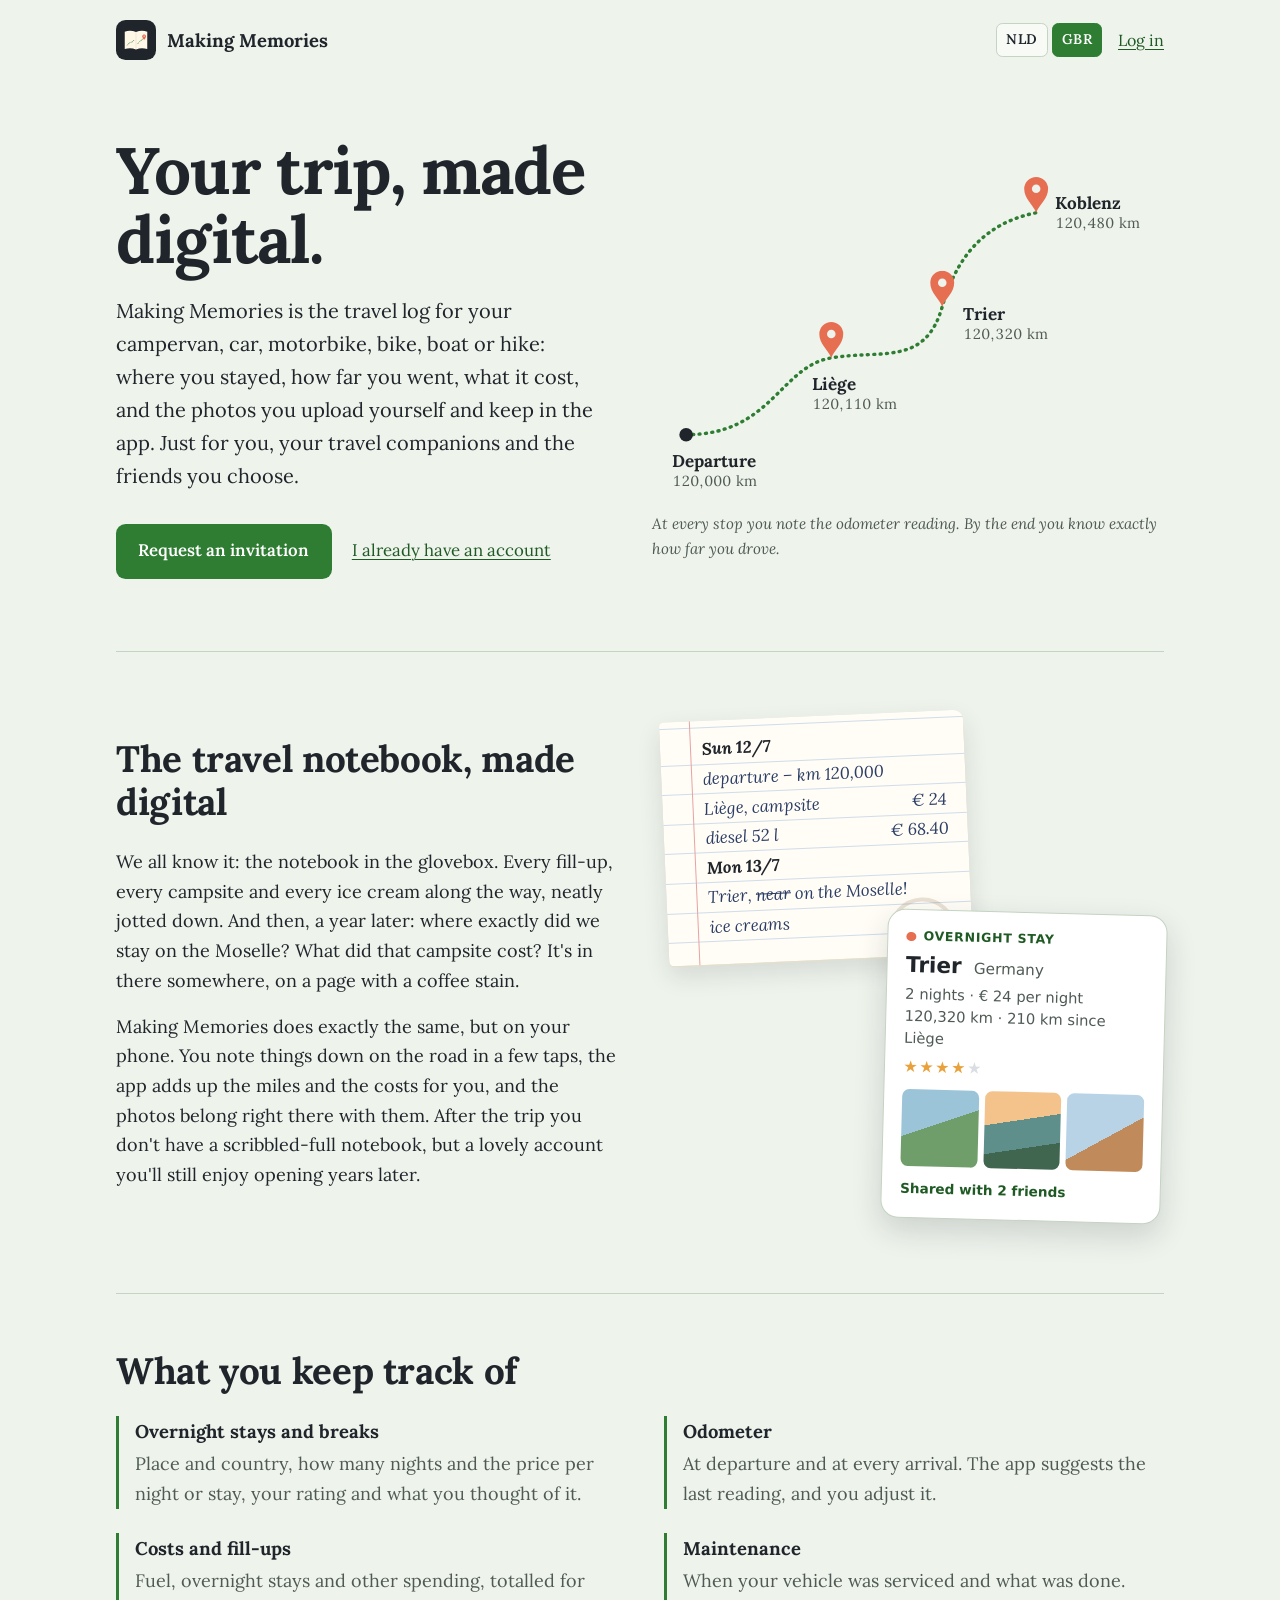
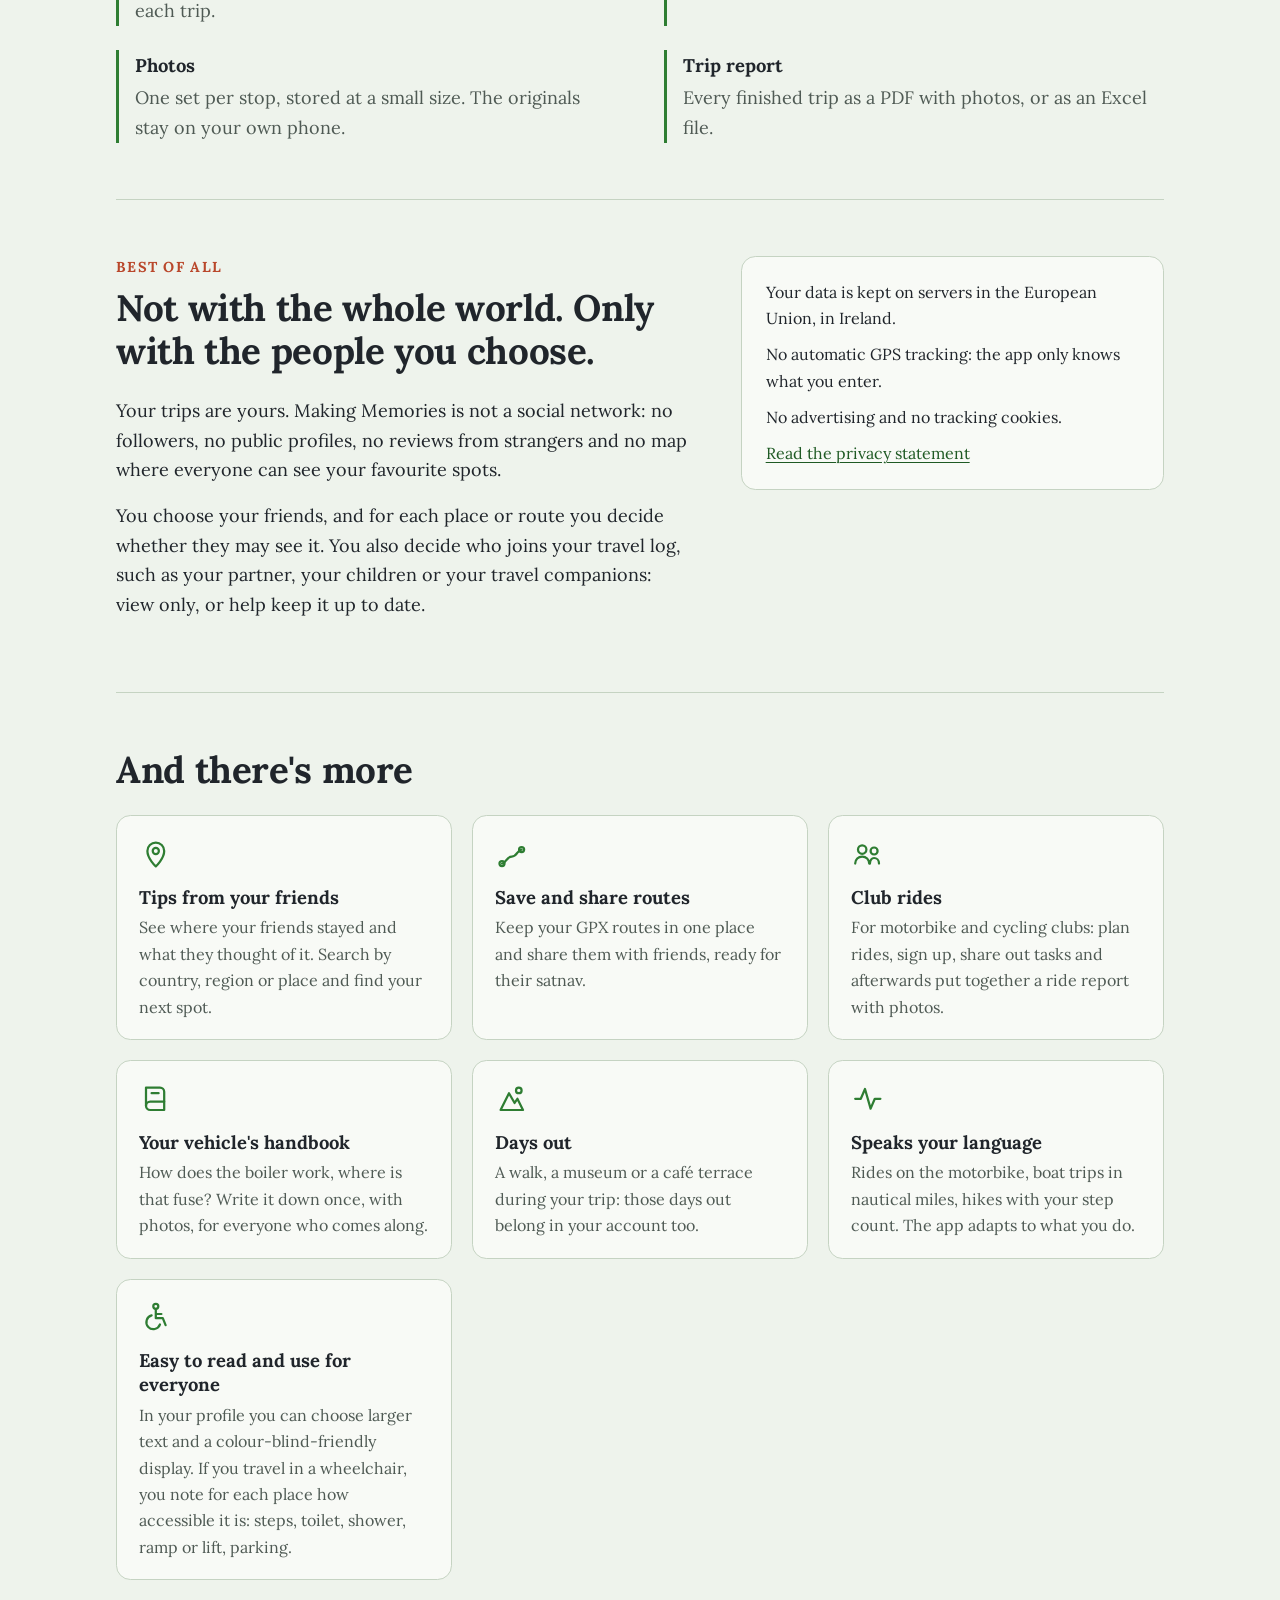
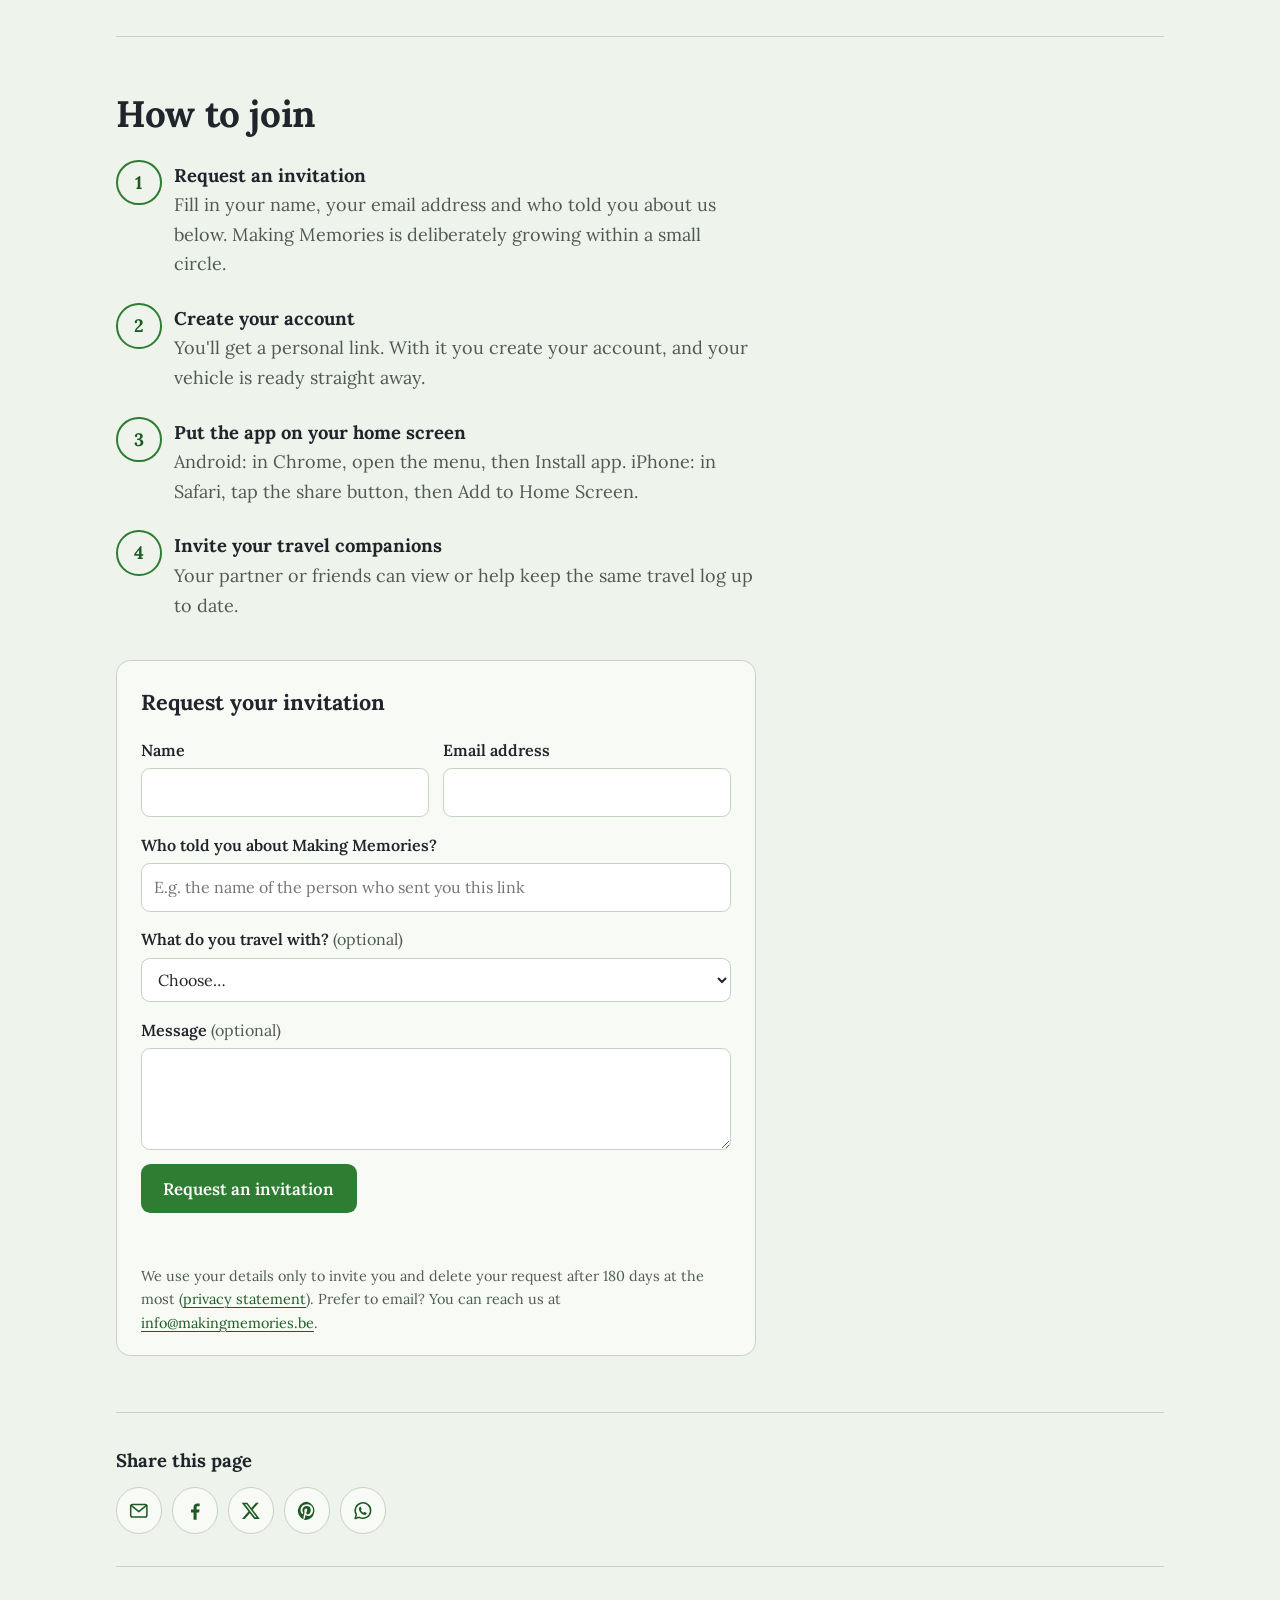
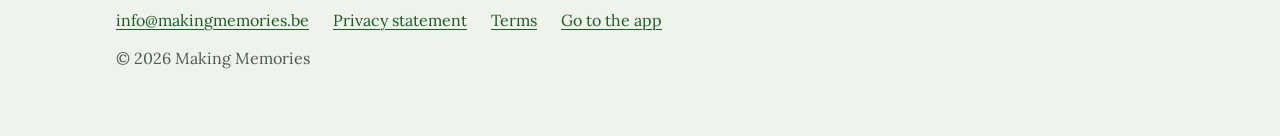
==== en/index.html @ b74424c2 "Website ook in het Engels (en/), met taalkeuze NLD/GBR en hreflang Co-Authored-By: Claude Sonnet 5.5" ====
<!doctype html>
<html lang="en">
<head>
<meta charset="utf-8">
<meta name="viewport" content="width=device-width,initial-scale=1">
<title>Making Memories – the travel log for your campervan, motorbike, bike, boat or hike</title>
<meta name="description" content="The travel notebook, made digital: places, miles, costs and photos from every trip by campervan, motorbike, bike, boat or on foot. Shared only with the friends you choose.">
<meta name="theme-color" content="#20252b">
<link rel="icon" type="image/svg+xml" href="../icon.svg">
<link rel="apple-touch-icon" href="../icon-180.png">
<link rel="stylesheet" href="../style.css">
<link rel="alternate" hreflang="nl" href="https://makingmemories.be/">
<link rel="alternate" hreflang="en" href="https://makingmemories.be/en/">
<link rel="alternate" hreflang="x-default" href="https://makingmemories.be/">
</head>
<body>
<div class="wrap">
  <header class="site-head">
    <a class="brand" href="./"><img src="../icon.svg" alt="" width="40" height="40">Making Memories</a>
    <div class="lang" role="group" aria-label="Language"><a href="../" hreflang="nl" lang="nl" aria-label="Nederlands">NLD</a><span aria-current="true" lang="en">GBR</span></div>
    <a class="head-link" href="https://app.makingmemories.be/">Log in</a>
  </header>

  <main>
    <div class="hero">
      <div>
        <h1>Your trip, made digital.</h1>
        <p class="lead">Making Memories is the travel log for your campervan, car, motorbike, bike, boat or hike: where you stayed, how far you went, what it cost, and the photos you upload yourself and keep in the app. Just for you, your travel companions and the friends you choose.</p>
        <div class="actions">
          <a class="button" href="#aanvragen">Request an invitation</a>
          <a class="quiet-link" href="https://app.makingmemories.be/">I already have an account</a>
        </div>
      </div>

      <figure style="margin:0">
        <svg class="route" viewBox="0 0 600 410" role="img" aria-labelledby="route-title">
          <title id="route-title">Example trip: departure at 120,000 km, stops in Liège, Trier and Koblenz</title>
          <path class="road" pathLength="900" d="M40 330 C140 330 150 250 210 240 S320 250 340 180 S400 80 450 70"/>
          <g class="stop s1">
            <circle class="start" cx="40" cy="330" r="8"/>
            <text class="place" x="24" y="368">Departure</text>
            <text class="km" x="24" y="390">120,000 km</text>
          </g>
          <g class="stop s2">
            <path class="pin" transform="translate(210 240)" d="M0 0C-4-10-14-16-14-28a14 14 0 0 1 28 0c0 12-10 18-14 28z"/>
            <circle class="pin-hole" cx="210" cy="212" r="5"/>
            <text class="place" x="188" y="278">Liège</text>
            <text class="km" x="188" y="300">120,110 km</text>
          </g>
          <g class="stop s3">
            <path class="pin" transform="translate(340 180)" d="M0 0C-4-10-14-16-14-28a14 14 0 0 1 28 0c0 12-10 18-14 28z"/>
            <circle class="pin-hole" cx="340" cy="152" r="5"/>
            <text class="place" x="364" y="196">Trier</text>
            <text class="km" x="364" y="218">120,320 km</text>
          </g>
          <g class="stop s4">
            <path class="pin" transform="translate(450 70)" d="M0 0C-4-10-14-16-14-28a14 14 0 0 1 28 0c0 12-10 18-14 28z"/>
            <circle class="pin-hole" cx="450" cy="42" r="5"/>
            <text class="place" x="472" y="66">Koblenz</text>
            <text class="km" x="472" y="88">120,480 km</text>
          </g>
        </svg>
        <figcaption class="route-note">At every stop you note the odometer reading. By the end you know exactly how far you drove.</figcaption>
      </figure>
    </div>

    <section aria-labelledby="schriftje">
      <div class="then-now">
        <div class="then-now-text">
          <h2 id="schriftje">The travel notebook, made digital</h2>
          <p>We all know it: the notebook in the glovebox. Every fill-up, every campsite and every ice cream along the way, neatly jotted down. And then, a year later: where exactly did we stay on the Moselle? What did that campsite cost? It's in there somewhere, on a page with a coffee stain.</p>
          <p>Making Memories does exactly the same, but on your phone. You note things down on the road in a few taps, the app adds up the miles and the costs for you, and the photos belong right there with them. After the trip you don't have a scribbled-full notebook, but a lovely account you'll still enjoy opening years later.</p>
        </div>
        <div class="then-now-visual" aria-hidden="true">
          <div class="notebook">
            <p class="nb-date">Sun 12/7</p>
            <p>departure – km 120,000</p>
            <p>Liège, campsite <span class="nb-sum">€ 24</span></p>
            <p>diesel 52 l <span class="nb-sum">€ 68.40</span></p>
            <p class="nb-date">Mon 13/7</p>
            <p>Trier, <s>near</s> on the Moselle!</p>
            <p>ice creams <span class="nb-sum">€ 9.50</span></p>
            <span class="stain"></span>
          </div>
          <div class="app-card">
            <div class="app-card-top"><span class="app-dot"></span>Overnight stay</div>
            <p class="app-place">Trier <span>Germany</span></p>
            <p class="app-row">2 nights · € 24 per night</p>
            <p class="app-row">120,320 km · 210 km since Liège</p>
            <p class="app-stars" aria-label="4 out of 5 stars">★★★★<span>★</span></p>
            <div class="app-photos"><span></span><span></span><span></span></div>
            <p class="app-shared">Shared with 2 friends</p>
          </div>
        </div>
      </div>
    </section>

    <section aria-labelledby="wat">
      <h2 id="wat">What you keep track of</h2>
      <dl class="log">
        <div><dt>Overnight stays and breaks</dt><dd>Place and country, how many nights and the price per night or stay, your rating and what you thought of it.</dd></div>
        <div><dt>Odometer</dt><dd>At departure and at every arrival. The app suggests the last reading, and you adjust it.</dd></div>
        <div><dt>Costs and fill-ups</dt><dd>Fuel, overnight stays and other spending, totalled for each trip.</dd></div>
        <div><dt>Maintenance</dt><dd>When your vehicle was serviced and what was done.</dd></div>
        <div><dt>Photos</dt><dd>One set per stop, stored at a small size. The originals stay on your own phone.</dd></div>
        <div><dt>Trip report</dt><dd>Every finished trip as a PDF with photos, or as an Excel file.</dd></div>
      </dl>
    </section>

    <section aria-labelledby="prive">
      <div class="private">
        <div>
          <p class="kicker">Best of all</p>
          <h2 id="prive">Not with the whole world. Only with the people you choose.</h2>
          <p>Your trips are yours. Making Memories is not a social network: no followers, no public profiles, no reviews from strangers and no map where everyone can see your favourite spots.</p>
          <p>You choose your friends, and for each place or route you decide whether they may see it. You also decide who joins your travel log, such as your partner, your children or your travel companions: view only, or help keep it up to date.</p>
        </div>
        <aside aria-label="Where your data is kept">
          <p>Your data is kept on servers in the European Union, in Ireland.</p>
          <p>No automatic GPS tracking: the app only knows what you enter.</p>
          <p>No advertising and no tracking cookies.</p>
          <p><a href="privacy.html">Read the privacy statement</a></p>
        </aside>
      </div>
    </section>

    <section aria-labelledby="meer">
      <h2 id="meer">And there's more</h2>
      <ul class="features">
        <li>
          <svg viewBox="0 0 24 24" aria-hidden="true"><path d="M12 21s-6-5.5-6-11a6 6 0 0 1 12 0c0 5.5-6 11-6 11z"/><circle cx="12" cy="10" r="2.2"/></svg>
          <h3>Tips from your friends</h3>
          <p>See where your friends stayed and what they thought of it. Search by country, region or place and find your next spot.</p>
        </li>
        <li>
          <svg viewBox="0 0 24 24" aria-hidden="true"><path d="M5 19c3 0 3-5 7-5s4-5 7-5"/><circle cx="5" cy="19" r="1.8"/><circle cx="19" cy="9" r="1.8"/></svg>
          <h3>Save and share routes</h3>
          <p>Keep your GPX routes in one place and share them with friends, ready for their satnav.</p>
        </li>
        <li>
          <svg viewBox="0 0 24 24" aria-hidden="true"><circle cx="8" cy="9" r="3"/><circle cx="16.5" cy="10" r="2.5"/><path d="M3 19c0-3 2.2-5 5-5s5 2 5 5M13.5 19c.2-2.4 1.5-4 3-4 1.8 0 3.5 1.6 3.5 4"/></svg>
          <h3>Club rides</h3>
          <p>For motorbike and cycling clubs: plan rides, sign up, share out tasks and afterwards put together a ride report with photos.</p>
        </li>
        <li>
          <svg viewBox="0 0 24 24" aria-hidden="true"><path d="M5 4h10a3 3 0 0 1 3 3v13H8a3 3 0 0 1-3-3z"/><path d="M5 17a3 3 0 0 1 3-3h10M9 8h5"/></svg>
          <h3>Your vehicle's handbook</h3>
          <p>How does the boiler work, where is that fuse? Write it down once, with photos, for everyone who comes along.</p>
        </li>
        <li>
          <svg viewBox="0 0 24 24" aria-hidden="true"><path d="M4 20l6-12 4 7 2-3 4 8z"/><circle cx="17" cy="6" r="2"/></svg>
          <h3>Days out</h3>
          <p>A walk, a museum or a café terrace during your trip: those days out belong in your account too.</p>
        </li>
        <li>
          <svg viewBox="0 0 24 24" aria-hidden="true"><path d="M3 12h4l3-7 4 14 3-7h4"/></svg>
          <h3>Speaks your language</h3>
          <p>Rides on the motorbike, boat trips in nautical miles, hikes with your step count. The app adapts to what you do.</p>
        </li>
        <li>
          <svg viewBox="0 0 24 24" aria-hidden="true"><circle cx="12" cy="4.5" r="1.8"/><path d="M12 7v6h5l2 5M12 10h4"/><path d="M9 11a5 5 0 1 0 6 6.5"/></svg>
          <h3>Easy to read and use for everyone</h3>
          <p>In your profile you can choose larger text and a colour-blind-friendly display. If you travel in a wheelchair, you note for each place how accessible it is: steps, toilet, shower, ramp or lift, parking.</p>
        </li>
      </ul>
    </section>

    <section aria-labelledby="erbij">
      <h2 id="erbij">How to join</h2>
      <ol class="steps">
        <li><div><strong>Request an invitation</strong><span>Fill in your name, your email address and who told you about us below. Making Memories is deliberately growing within a small circle.</span></div></li>
        <li><div><strong>Create your account</strong><span>You'll get a personal link. With it you create your account, and your vehicle is ready straight away.</span></div></li>
        <li><div><strong>Put the app on your home screen</strong><span>Android: in Chrome, open the menu, then Install app. iPhone: in Safari, tap the share button, then Add to Home Screen.</span></div></li>
        <li><div><strong>Invite your travel companions</strong><span>Your partner or friends can view or help keep the same travel log up to date.</span></div></li>
      </ol>

      <div class="request" id="aanvragen">
        <h3>Request your invitation</h3>
        <form id="aanvraagForm" novalidate>
          <div class="field-row">
            <label>Name<input name="naam" type="text" autocomplete="name" maxlength="80" required></label>
            <label>Email address<input name="email" type="email" autocomplete="email" maxlength="200" required></label>
          </div>
          <label>Who told you about Making Memories?<input name="via" type="text" maxlength="120" required placeholder="E.g. the name of the person who sent you this link"></label>
          <label>What do you travel with? <span class="optional">(optional)</span>
            <select name="soort">
              <option value="">Choose…</option>
              <option value="camper">Campervan</option>
              <option value="motor">Motorbike</option>
              <option value="auto">Car</option>
              <option value="fiets">Bike</option>
              <option value="boot">Boat</option>
              <option value="wandelen">On foot</option>
            </select>
          </label>
          <label>Message <span class="optional">(optional)</span><textarea name="bericht" rows="3" maxlength="1000"></textarea></label>
          <label class="hp" aria-hidden="true">Leave this empty<input name="website" type="text" tabindex="-1" autocomplete="off"></label>
          <button class="button" type="submit">Request an invitation</button>
          <p class="form-status" role="status" aria-live="polite"></p>
          <p class="form-note">We use your details only to invite you and delete your request after 180 days at the most (<a href="privacy.html">privacy statement</a>). Prefer to email? You can reach us at <a href="mailto:info@makingmemories.be?subject=Request%20an%20invitation%20for%20Making%20Memories">info@makingmemories.be</a>.</p>
        </form>
      </div>
    </section>
  </main>

  <div class="share">
    <p class="share-title">Share this page</p>
    <div class="share-links">
      <a href="mailto:?subject=Making%20Memories&amp;body=Have%20a%20look%20at%20Making%20Memories%2C%20the%20travel%20log%20for%20your%20campervan%2C%20motorbike%2C%20bike%2C%20boat%20or%20hike%3A%20https%3A%2F%2Fmakingmemories.be%2Fen%2F" aria-label="Share by email">
        <svg viewBox="0 0 24 24" aria-hidden="true" class="stroke"><rect x="3" y="5" width="18" height="14" rx="2"/><path d="M3.5 6l8.5 7 8.5-7"/></svg>
      </a>
      <a href="https://www.facebook.com/sharer/sharer.php?u=https%3A%2F%2Fmakingmemories.be%2Fen%2F" target="_blank" rel="noopener noreferrer" aria-label="Share on Facebook">
        <svg viewBox="0 0 24 24" aria-hidden="true"><path d="M14 22v-8h2.8l.5-3.4H14V8.5c0-1 .3-1.6 1.7-1.6h1.7v-3A22 22 0 0 0 14.9 3.8C12.4 3.8 10.6 5.3 10.6 8.1v2.5H7.8V14h2.8v8z"/></svg>
      </a>
      <a href="https://x.com/intent/post?url=https%3A%2F%2Fmakingmemories.be%2Fen%2F&amp;text=Making%20Memories%2C%20the%20travel%20log%20you%20share%20only%20with%20the%20people%20you%20choose" target="_blank" rel="noopener noreferrer" aria-label="Share on X">
        <svg viewBox="0 0 24 24" aria-hidden="true"><path d="M17.8 3h3.1l-6.8 7.7L22 21h-6.2l-4.9-6.3L5.3 21H2.2l7.2-8.3L1.9 3h6.3l4.4 5.8zm-1.1 16.2h1.7L7.3 4.7H5.5z"/></svg>
      </a>
      <a href="https://pinterest.com/pin/create/button/?url=https%3A%2F%2Fmakingmemories.be%2Fen%2F&amp;description=Making%20Memories%20%E2%80%93%20the%20travel%20log%20for%20your%20campervan%2C%20motorbike%2C%20bike%2C%20boat%20or%20hike" target="_blank" rel="noopener noreferrer" aria-label="Share on Pinterest">
        <svg viewBox="0 0 24 24" aria-hidden="true"><path d="M12 2a10 10 0 0 0-3.6 19.3c-.1-.8-.2-2 0-2.9l1.2-5s-.3-.6-.3-1.5c0-1.4.8-2.5 1.8-2.5.9 0 1.3.6 1.3 1.4 0 .9-.6 2.2-.9 3.4-.2 1 .5 1.9 1.6 1.9 1.9 0 3.3-2 3.3-4.9 0-2.6-1.8-4.4-4.5-4.4-3 0-4.8 2.3-4.8 4.6 0 .9.4 1.9.8 2.4.1.1.1.2.1.3l-.3 1.2c0 .2-.2.3-.4.2-1.4-.6-2.2-2.6-2.2-4.2 0-3.4 2.5-6.6 7.2-6.6 3.8 0 6.7 2.7 6.7 6.3 0 3.8-2.4 6.8-5.7 6.8-1.1 0-2.2-.6-2.5-1.3l-.7 2.6c-.2 1-.9 2.2-1.4 2.9A10 10 0 1 0 12 2z"/></svg>
      </a>
      <a href="https://wa.me/?text=Have%20a%20look%20at%20Making%20Memories%2C%20the%20travel%20log%20for%20your%20campervan%2C%20motorbike%2C%20bike%2C%20boat%20or%20hike%3A%20https%3A%2F%2Fmakingmemories.be%2Fen%2F" target="_blank" rel="noopener noreferrer" aria-label="Share via WhatsApp">
        <svg viewBox="0 0 24 24" aria-hidden="true" class="stroke"><path d="M3.5 20.5l1.3-4.3a8.6 8.6 0 1 1 3.3 3.1z"/><path class="fill" d="M9.2 7.6c.3 0 .5 0 .7.5l.8 1.8c.1.3 0 .5-.2.7l-.6.7c.6 1.2 1.6 2.2 2.8 2.8l.7-.6c.2-.2.4-.3.7-.2l1.8.8c.4.2.5.4.5.7 0 .9-.8 1.8-1.8 1.8-3.4 0-6.9-3.5-6.9-6.9 0-1 .7-2 1.5-2.1z"/></svg>
      </a>
    </div>
  </div>

  <footer class="site-foot">
    <nav aria-label="Footer">
      <a href="mailto:info@makingmemories.be">info@makingmemories.be</a>
      <a href="privacy.html">Privacy statement</a>
      <a href="terms.html">Terms</a>
      <a href="https://app.makingmemories.be/">Go to the app</a>
    </nav>
    <p>© 2026 Making Memories</p>
  </footer>
</div>
<script>
(function(){
  var form=document.getElementById('aanvraagForm');
  if(!form)return;
  // Op de eigen computer (localhost) gaat het naar de testdatabase.
  var lokaal=location.hostname==='localhost';
  var adres='https://'+(lokaal?'whebrmytlidfzvcickdh':'hktczewqpevvgxqcswov')+'.supabase.co/functions/v1/uitnodiging-aanvraag';
  // Openbare sleutel (dezelfde als in de app), geen geheim.
  var sleutel=lokaal?'sb_publishable_LPdEmMiecZRwwuV8b0Ai5A_cKDsCzK-':'sb_publishable_YmfLKfk25pED0oqoTbSYPA_LWhZIuZC';
  var geladen=Date.now();
  var status=form.querySelector('.form-status');
  var knop=form.querySelector('button');
  function meld(tekst,soort){status.textContent=tekst;status.className='form-status '+(soort||'');}
  form.addEventListener('submit',function(e){
    e.preventDefault();
    var naam=form.naam.value.trim(), email=form.email.value.trim();
    if(!naam){meld('Please enter your name.','err');form.naam.focus();return;}
    if(!/^[^\s@]+@[^\s@]+\.[^\s@]+$/.test(email)){meld('This email address doesn’t look right.','err');form.email.focus();return;}
    var via=form.via.value.trim();
    if(!via){meld('Please tell us who told you about Making Memories.','err');form.via.focus();return;}
    // "Via wie" gaat mee in het bericht: database en mailfunctie hoeven niet te veranderen.
    // (Zelfde vorm als op de Nederlandse pagina: de functie verwacht 'Via: '.)
    var extra=form.bericht.value.trim();
    var bericht=('Via: '+via+(extra?'\n\n'+extra:'')).slice(0,1000);
    knop.disabled=true;meld('One moment…');
    fetch(adres,{method:'POST',headers:{'Content-Type':'application/json','apikey':sleutel},body:JSON.stringify({
      naam:naam,email:email,soort:form.soort.value,bericht:bericht,
      website:form.website.value,ingevuld_ms:Date.now()-geladen
    })}).then(function(r){return r.json().catch(function(){return {};}).then(function(d){return {ok:r.ok&&d.ok,fout:d.fout};});})
    .then(function(r){
      if(r.ok){form.reset();meld('Thank you! Your request has arrived. You’ll hear from us soon.','ok');}
      else{meld(r.fout||'Sending failed. Feel free to email us at info@makingmemories.be.','err');}
    })
    .catch(function(){meld('Sending failed. Please check your connection, or email us at info@makingmemories.be.','err');})
    .then(function(){knop.disabled=false;});
  });
})();
</script>
</body>
</html>
---- style.css ----
@font-face{font-family:"Lora";src:url("fonts/lora.woff") format("woff");font-weight:400 700;font-style:normal;font-display:swap}
@font-face{font-family:"Lora";src:url("fonts/lora-italic.woff") format("woff");font-weight:400 700;font-style:italic;font-display:swap}

:root{
  --paper:#eef3ec;      /* kaartpapier */
  --sheet:#f8faf6;      /* lichter vlak */
  --ink:#20252b;        /* leisteen, kleur van de app-kop */
  --muted:#4f5a54;
  --forest:#2e7d32;     /* groen van de app */
  --forest-deep:#1f5a24;
  --pin:#e76f51;        /* speld uit het icoon, alleen voor stops */
  --line:#c5d3c2;
  --measure:36rem;
  color-scheme:light;
}
*{box-sizing:border-box}
html{-webkit-text-size-adjust:100%}
body{
  margin:0;background:var(--paper);color:var(--ink);
  font-family:"Lora",Georgia,"Times New Roman",serif;
  font-size:1.125rem;line-height:1.65;
  font-variant-numeric:oldstyle-nums proportional-nums;
}
a{color:var(--forest-deep);text-decoration-thickness:1px;text-underline-offset:.18em}
a:hover{color:var(--forest)}
:focus-visible{outline:3px solid var(--forest);outline-offset:3px;border-radius:4px}

.wrap{max-width:68rem;margin:0 auto;padding:0 1.25rem}

/* Kop */
.site-head{display:flex;align-items:center;justify-content:space-between;gap:1rem;padding:1.25rem 0}
.brand{display:flex;align-items:center;gap:.7rem;color:var(--ink);text-decoration:none;font-weight:700;font-size:1.15rem}
.brand img{width:2.5rem;height:2.5rem;border-radius:.6rem}
.head-link{font-size:1rem}

/* Hero */
.hero{display:grid;grid-template-columns:1fr;gap:2.5rem;padding:2.5rem 0 3.5rem;align-items:center}
.hero h1{
  font-size:clamp(2.4rem,6vw,4.1rem);line-height:1.05;letter-spacing:-.015em;
  font-weight:700;margin:0 0 1.25rem;max-width:13ch;
}
.lead{font-size:1.25rem;max-width:var(--measure);margin:0 0 2rem;color:var(--ink)}
.actions{display:flex;flex-wrap:wrap;gap:.75rem 1.25rem;align-items:center}
.button{
  display:inline-block;background:var(--forest);color:#fff;text-decoration:none;
  font-weight:600;padding:.85rem 1.4rem;border-radius:.6rem;font-size:1.05rem;
}
.button:hover{background:var(--forest-deep);color:#fff}
.quiet-link{font-size:1.05rem}

/* De route: het ene opvallende element */
.route{width:100%;height:auto;display:block}
.route .road{fill:none;stroke:var(--forest);stroke-width:4;stroke-linecap:round;stroke-dasharray:2 11}
.route .pin{fill:var(--pin)}
.route .pin-hole{fill:var(--paper)}
.route .start{fill:var(--ink)}
.route .place{font:700 20px "Lora",Georgia,serif;fill:var(--ink)}
.route .km{font:400 17px "Lora",Georgia,serif;fill:var(--muted);font-variant-numeric:lining-nums tabular-nums}
.route-note{font-size:.95rem;color:var(--muted);margin:.5rem 0 0;font-style:italic}
@media (prefers-reduced-motion:no-preference){
  .route .road{animation:draw 2.4s ease-out both}
  .route .stop{animation:appear .5s ease-out both}
  .route .s1{animation-delay:.2s}.route .s2{animation-delay:.9s}.route .s3{animation-delay:1.5s}.route .s4{animation-delay:2.1s}
  @keyframes draw{from{stroke-dashoffset:900}to{stroke-dashoffset:0}}
  @keyframes appear{from{opacity:0;transform:translateY(6px)}to{opacity:1;transform:none}}
}

/* Secties */
section{padding:3.5rem 0;border-top:1px solid var(--line)}
h2{font-size:clamp(1.7rem,3.4vw,2.3rem);line-height:1.15;margin:0 0 1.5rem;font-weight:700;letter-spacing:-.01em;max-width:24ch}
p{margin:0 0 1rem;max-width:var(--measure)}

.log{display:grid;grid-template-columns:1fr;gap:1.5rem 3rem;margin:0}
.log div{border-left:3px solid var(--forest);padding-left:1rem}
.log dt{font-weight:700;font-size:1.15rem;margin-bottom:.2rem}
.log dd{margin:0;color:var(--muted);max-width:30rem}

.private{display:grid;grid-template-columns:1fr;gap:2rem;align-items:start}
.private aside{background:var(--sheet);border:1px solid var(--line);border-radius:.9rem;padding:1.4rem 1.5rem}
.private aside p{font-size:1rem;margin:0 0 .6rem}
.private aside p:last-child{margin:0}

.steps{list-style:none;counter-reset:step;padding:0;margin:0;display:grid;gap:1.5rem;max-width:40rem}
.steps li{counter-increment:step;display:grid;grid-template-columns:2.6rem 1fr;gap:1rem;align-items:start}
.steps li::before{
  content:counter(step);display:flex;align-items:center;justify-content:center;
  width:2.6rem;height:2.6rem;border-radius:50%;border:2px solid var(--forest);
  color:var(--forest-deep);font-weight:700;font-variant-numeric:lining-nums;
}
.steps strong{display:block;font-size:1.15rem}
.steps span{color:var(--muted)}

/* Schriftje en app-kaart */
.then-now{display:grid;grid-template-columns:1fr;gap:2.5rem;align-items:center}
.then-now-visual{display:grid;grid-template-columns:1fr;gap:1.25rem;justify-items:center;padding:.5rem 0 1rem}
.notebook{
  position:relative;width:100%;max-width:19rem;padding:.9rem 1.2rem 1.4rem 2.6rem;
  background-color:#fffdf6;
  background-image:repeating-linear-gradient(to bottom,transparent 0,transparent calc(1.85rem - 1px),#cfdcea calc(1.85rem - 1px),#cfdcea 1.85rem);
  background-position:0 .9rem;border-radius:.3rem .6rem .6rem .3rem;
  box-shadow:0 1px 0 #e6dfcc,0 10px 24px rgba(32,37,43,.12);transform:rotate(-2.5deg);
  font-style:italic;color:#2c3e66;font-size:1.05rem;line-height:1.85rem;
}
.notebook::before{content:"";position:absolute;top:0;bottom:0;left:1.9rem;width:1px;background:#e6a3a3}
.notebook p{margin:0;max-width:none;white-space:nowrap;overflow:hidden;text-overflow:ellipsis}
.notebook .nb-date{font-weight:700;color:#20252b}
.notebook .nb-sum{float:right}
.notebook s{text-decoration-color:#2c3e66}
.notebook .stain{position:absolute;right:1rem;bottom:-.6rem;width:4.2rem;height:4.2rem;border-radius:50%;border:4px solid rgba(140,95,55,.18);pointer-events:none}

.app-card{
  width:100%;max-width:17.5rem;background:#fff;border-radius:1.1rem;padding:1rem 1.15rem 1.1rem;
  box-shadow:0 12px 30px rgba(32,37,43,.16);border:1px solid var(--line);
  font-family:system-ui,-apple-system,"Segoe UI",Roboto,sans-serif;font-variant-numeric:lining-nums tabular-nums;
}
.app-card p{margin:0;max-width:none}
.app-card-top{display:flex;align-items:center;gap:.45rem;font-size:.78rem;font-weight:600;text-transform:uppercase;letter-spacing:.06em;color:var(--forest-deep)}
.app-dot{width:.6rem;height:.6rem;border-radius:50%;background:var(--pin)}
.app-card .app-place{font-size:1.35rem;font-weight:700;margin:.35rem 0 .3rem;line-height:1.2}
.app-place span{font-size:.95rem;font-weight:400;color:var(--muted);margin-left:.3rem}
.app-row{font-size:.92rem;color:var(--muted);line-height:1.5}
.app-card .app-stars{color:#e9a23b;font-size:1rem;letter-spacing:.1em;margin:.3rem 0 .55rem}
.app-stars span{color:#d9dee2}
.app-photos{display:grid;grid-template-columns:repeat(3,1fr);gap:.35rem;margin-bottom:.7rem}
.app-photos span{aspect-ratio:1;border-radius:.45rem;background:linear-gradient(160deg,#9cc4d8 0 45%,#6f9e6a 45% 100%)}
.app-photos span:nth-child(2){background:linear-gradient(170deg,#f3c38b 0 38%,#5f8f8b 38% 70%,#41664f 70%)}
.app-photos span:nth-child(3){background:linear-gradient(150deg,#b9d3e6 0 55%,#c08a5a 55% 100%)}
.app-shared{font-size:.85rem;color:var(--forest-deep);font-weight:600}

/* Privé: kleine bovenkop */
.kicker{font-size:.9rem;font-weight:700;text-transform:uppercase;letter-spacing:.09em;color:#b9472b;margin:0 0 .5rem}

/* Meer functies */
.features{list-style:none;padding:0;margin:0;display:grid;grid-template-columns:1fr;gap:1.25rem}
.features li{background:var(--sheet);border:1px solid var(--line);border-radius:.9rem;padding:1.3rem 1.4rem 1.2rem}
.features svg{width:2.1rem;height:2.1rem;fill:none;stroke:var(--forest);stroke-width:1.6;stroke-linecap:round;stroke-linejoin:round;margin-bottom:.4rem}
.features h3{font-size:1.15rem;margin:0 0 .3rem;line-height:1.3}
.features p{font-size:1rem;color:var(--muted);margin:0}

/* Uitnodiging aanvragen */
.request{margin-top:2.5rem;max-width:40rem;background:var(--sheet);border:1px solid var(--line);border-radius:.9rem;padding:1.5rem 1.5rem 1.2rem;scroll-margin-top:1rem}
.request h3{font-size:1.35rem;margin:0 0 1rem}
.request form{display:grid;gap:.9rem}
.request label{display:block;font-weight:600;font-size:1rem}
.request label input,.request label select,.request label textarea{display:block;margin-top:.3rem}
.request .optional{font-weight:400;color:var(--muted)}
.request input,.request select,.request textarea{
  font:inherit;font-size:1rem;font-weight:400;color:var(--ink);background:#fff;
  border:1px solid var(--line);border-radius:.55rem;padding:.65rem .75rem;width:100%;
}
.request input:focus,.request select:focus,.request textarea:focus{outline:3px solid rgba(46,125,50,.25);border-color:var(--forest)}
.request textarea{resize:vertical}
.request .field-row{display:grid;grid-template-columns:1fr;gap:.9rem}
.request .button{justify-self:start;border:0;cursor:pointer;font-family:inherit}
.request .button:disabled{opacity:.6;cursor:wait}
.request .hp{position:absolute;left:-9999px;width:1px;height:1px;overflow:hidden}
.form-status{margin:0;font-size:1rem;min-height:1.4em}
.form-status.ok{color:var(--forest-deep);font-weight:600}
.form-status.err{color:#b3261e;font-weight:600}
.form-note{font-size:.9rem;color:var(--muted);margin:0}
@media (min-width:36rem){.request .field-row{grid-template-columns:1fr 1fr}}

/* Deel deze pagina */
.share{border-top:1px solid var(--line);padding:2rem 0}
.share-title{font-weight:700;font-size:1.15rem;margin:0 0 .75rem}
.share-links{display:flex;flex-wrap:wrap;gap:.6rem}
.share-links a{display:flex;align-items:center;justify-content:center;width:2.9rem;height:2.9rem;border-radius:50%;border:1px solid var(--line);background:var(--sheet);color:var(--forest-deep)}
.share-links a:hover{background:var(--forest);border-color:var(--forest);color:#fff}
.share-links svg{width:1.35rem;height:1.35rem;fill:currentColor}
.share-links svg.stroke{fill:none;stroke:currentColor;stroke-width:1.7;stroke-linejoin:round;stroke-linecap:round}
.share-links svg.stroke .fill{fill:currentColor;stroke:none}

/* Privacy: kort + uitklappen */
.in-short{background:var(--sheet);border:1px solid var(--line);border-left:4px solid var(--forest);border-radius:.9rem;padding:1.3rem 1.5rem .6rem;margin:1.5rem 0 2rem}
.doc .in-short h2{margin:0 0 .6rem;font-size:1.3rem}
.in-short li{margin-bottom:.4rem}
.details-intro{color:var(--muted);font-style:italic}
.doc details{border-bottom:1px solid var(--line)}
.doc details:first-of-type{border-top:1px solid var(--line)}
.doc summary{cursor:pointer;list-style:none;font-weight:700;font-size:1.12rem;padding:.9rem 2rem .9rem 0;position:relative}
.doc summary::-webkit-details-marker{display:none}
.doc summary::after{content:"+";position:absolute;right:.25rem;top:50%;transform:translateY(-50%);font-size:1.5rem;font-weight:400;color:var(--forest)}
.doc details[open] summary::after{content:"–"}
.doc details > :not(summary){margin-top:0}
.doc details > :last-child{margin-bottom:1.2rem}
.see-also{margin-top:2rem}

/* Voet */
.site-foot{padding:2.5rem 0 3rem;border-top:1px solid var(--line);font-size:1rem;color:var(--muted)}
.site-foot nav{display:flex;flex-wrap:wrap;gap:.5rem 1.5rem;margin-bottom:.75rem}

/* Privacy-pagina */
.doc{max-width:42rem;padding:1rem 0 3rem}
.doc h1{font-size:clamp(2rem,5vw,2.8rem);line-height:1.1;margin:1rem 0 .5rem}
.doc h2{font-size:1.35rem;margin:2.2rem 0 .6rem;max-width:none}
.doc p,.doc li{max-width:none}
.doc ul{padding-left:1.2rem;margin:0 0 1rem}
.doc .updated{color:var(--muted);font-style:italic}
.fill{background:#fde7c8;padding:0 .25em;border-radius:3px}

@media (max-width:51.99rem){
  .route .place{font-size:25px}
  .route .km{font-size:21px}
}
@media (min-width:52rem){
  .hero{grid-template-columns:1fr 1.05fr;gap:3rem;padding:3.5rem 0 4.5rem}
  .log{grid-template-columns:1fr 1fr}
  .private{grid-template-columns:1.4fr 1fr}
  .then-now{grid-template-columns:1fr 1fr;gap:3rem}
  .features{grid-template-columns:repeat(3,1fr)}
}
@media (min-width:36rem){
  .then-now-visual{justify-items:stretch;gap:0}
  .notebook{justify-self:start}
  .app-card{justify-self:end;margin-top:-3rem;position:relative;z-index:1;transform:rotate(1.5deg)}
}
@media (min-width:36rem) and (max-width:51.99rem){
  .features{grid-template-columns:1fr 1fr}
}

/* Taalkeuze NLD / GBR */
.site-head{flex-wrap:wrap}
.lang{display:flex;gap:.25rem;margin-left:auto;font-size:.875rem;font-weight:600;letter-spacing:.04em}
.lang a,.lang span{padding:.25rem .55rem;border:1px solid var(--line);border-radius:.4rem;text-decoration:none;min-width:2.75rem;text-align:center}
.lang a{color:var(--ink);background:var(--sheet)}
.lang a:hover{border-color:var(--forest)}
.lang span{background:var(--forest);border-color:var(--forest);color:#fff}
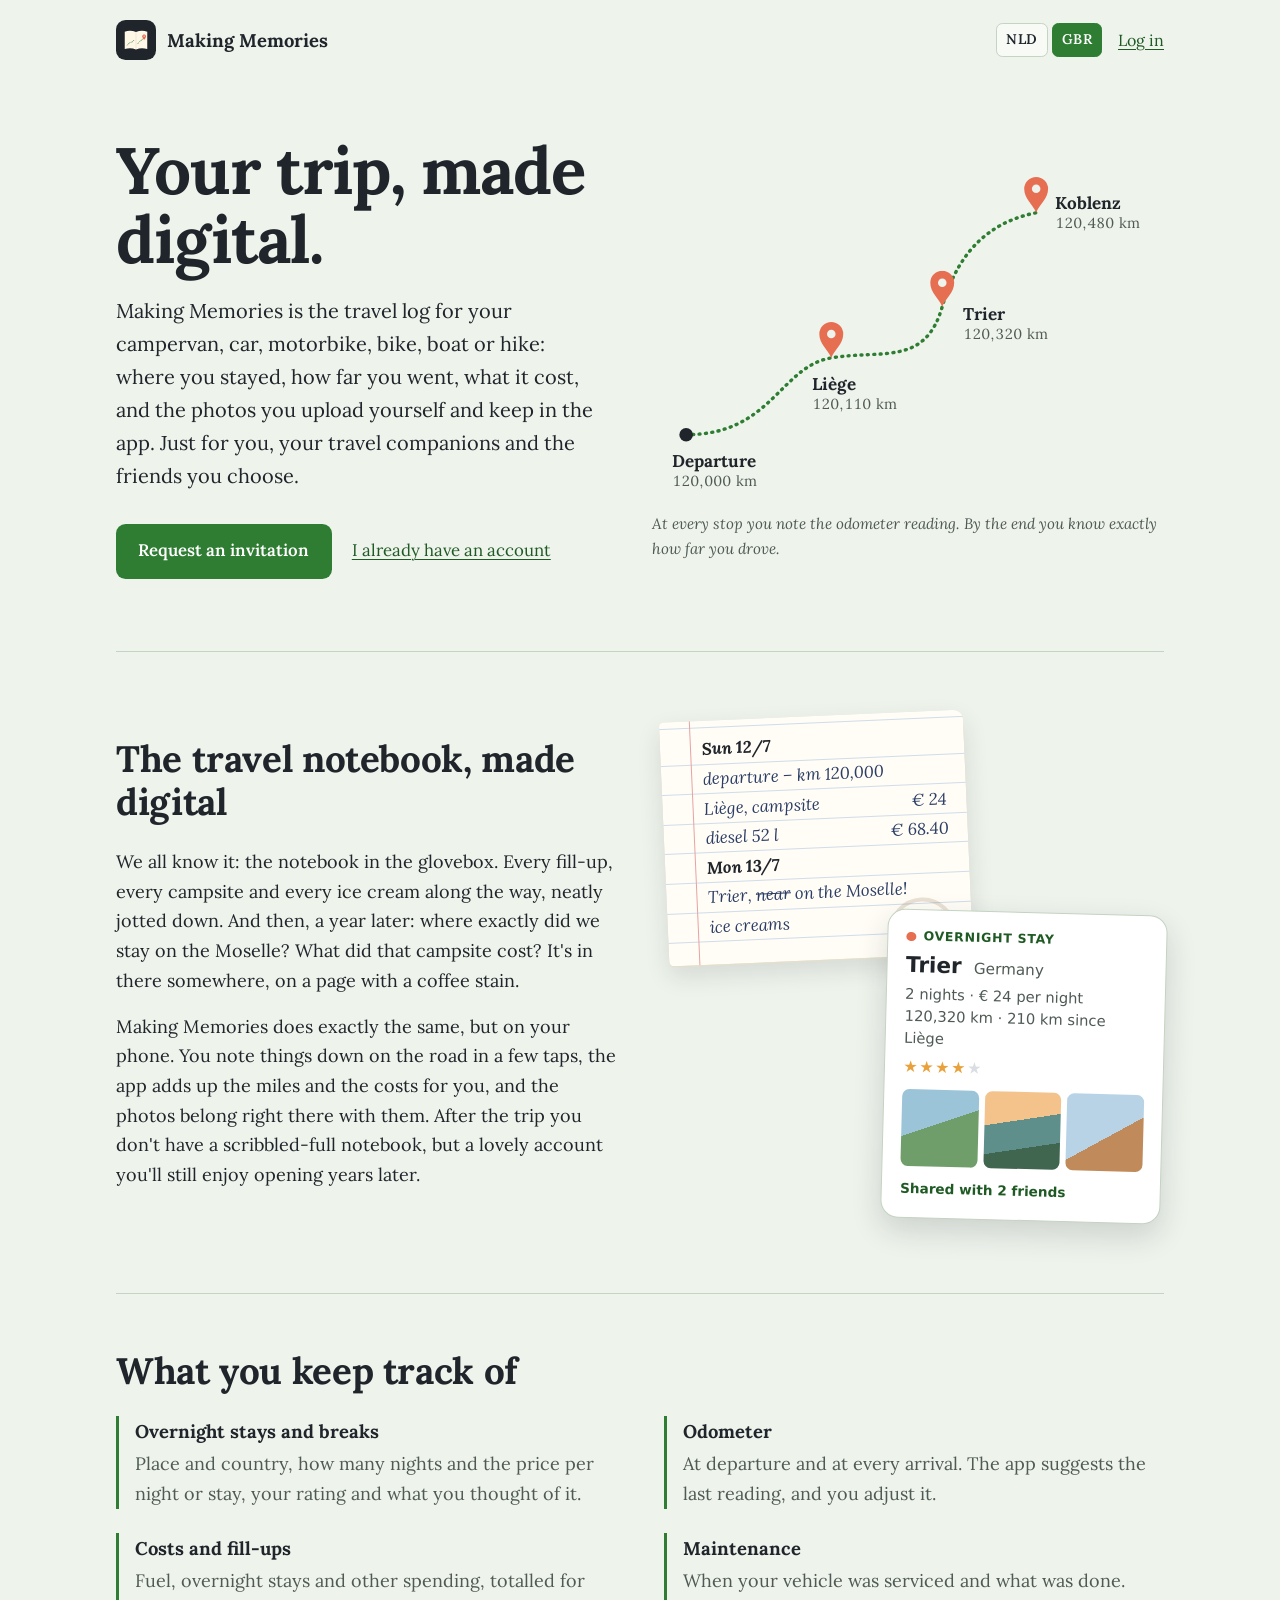
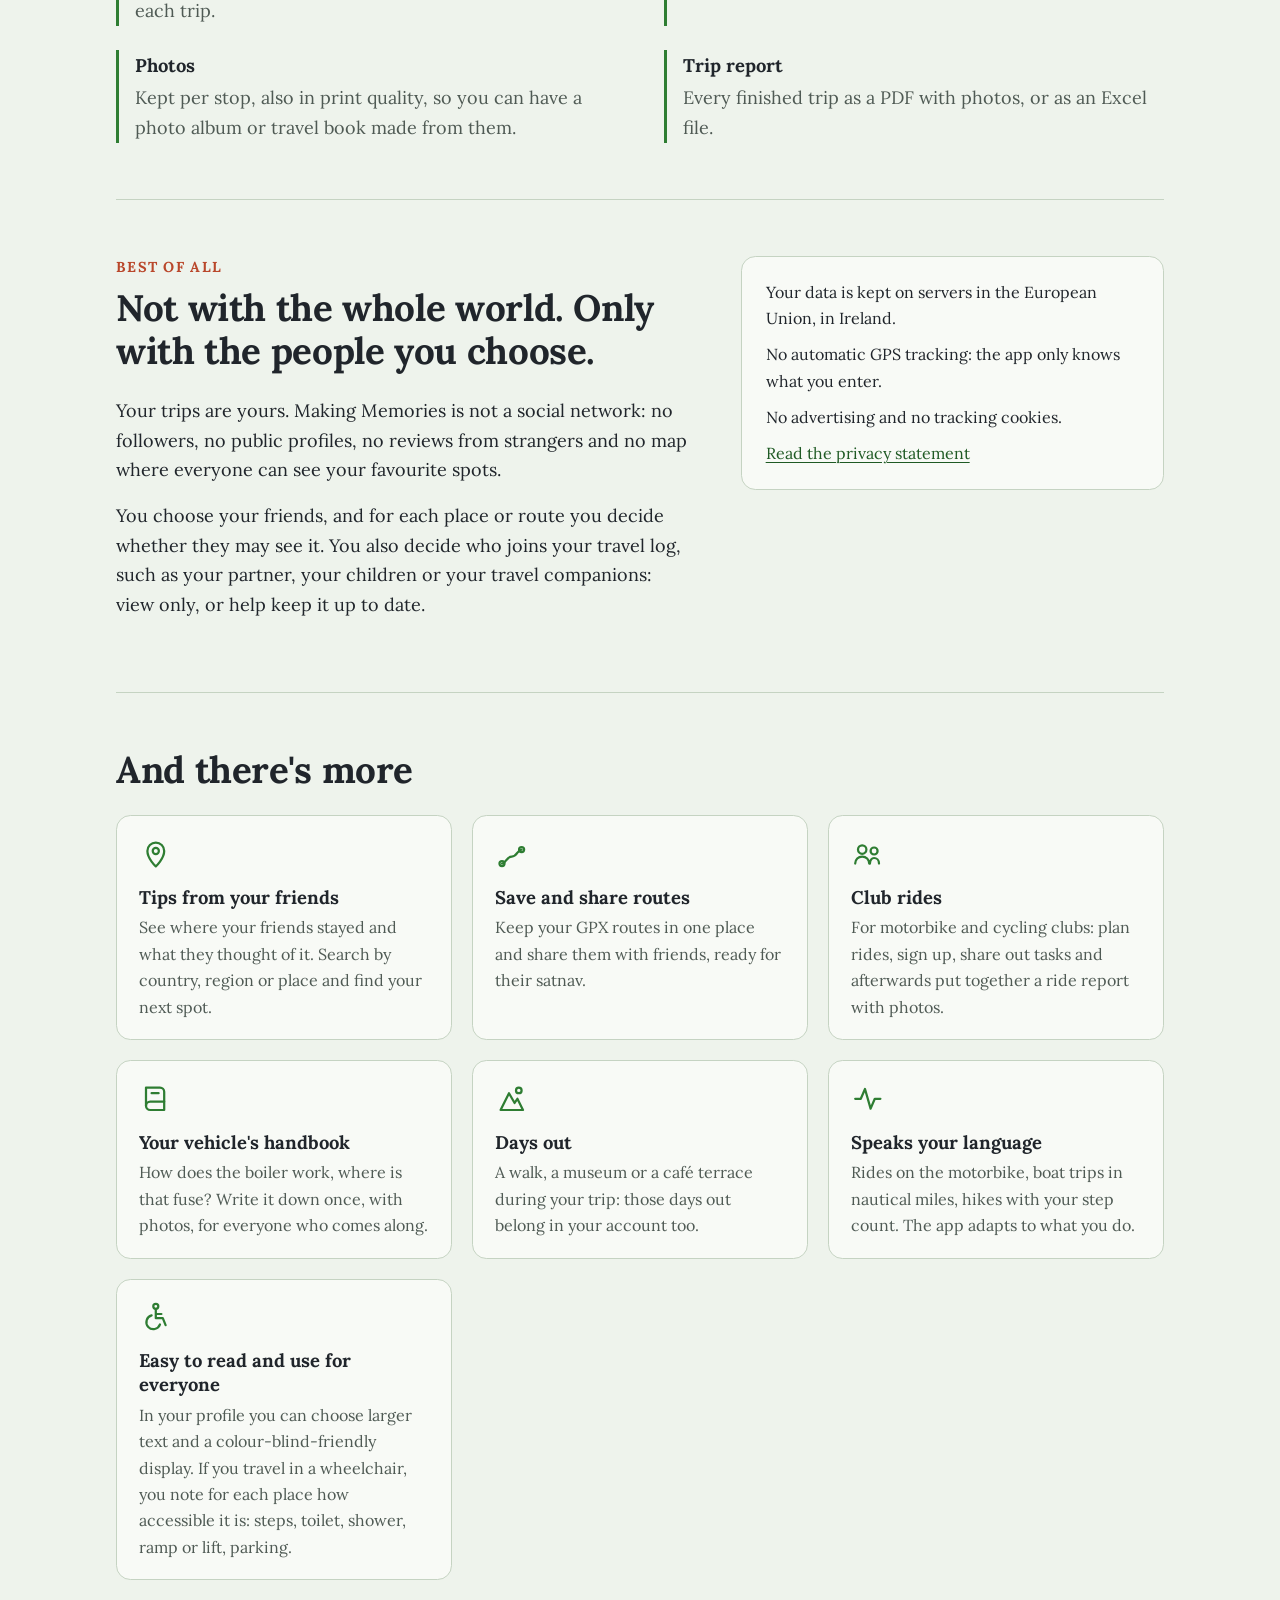
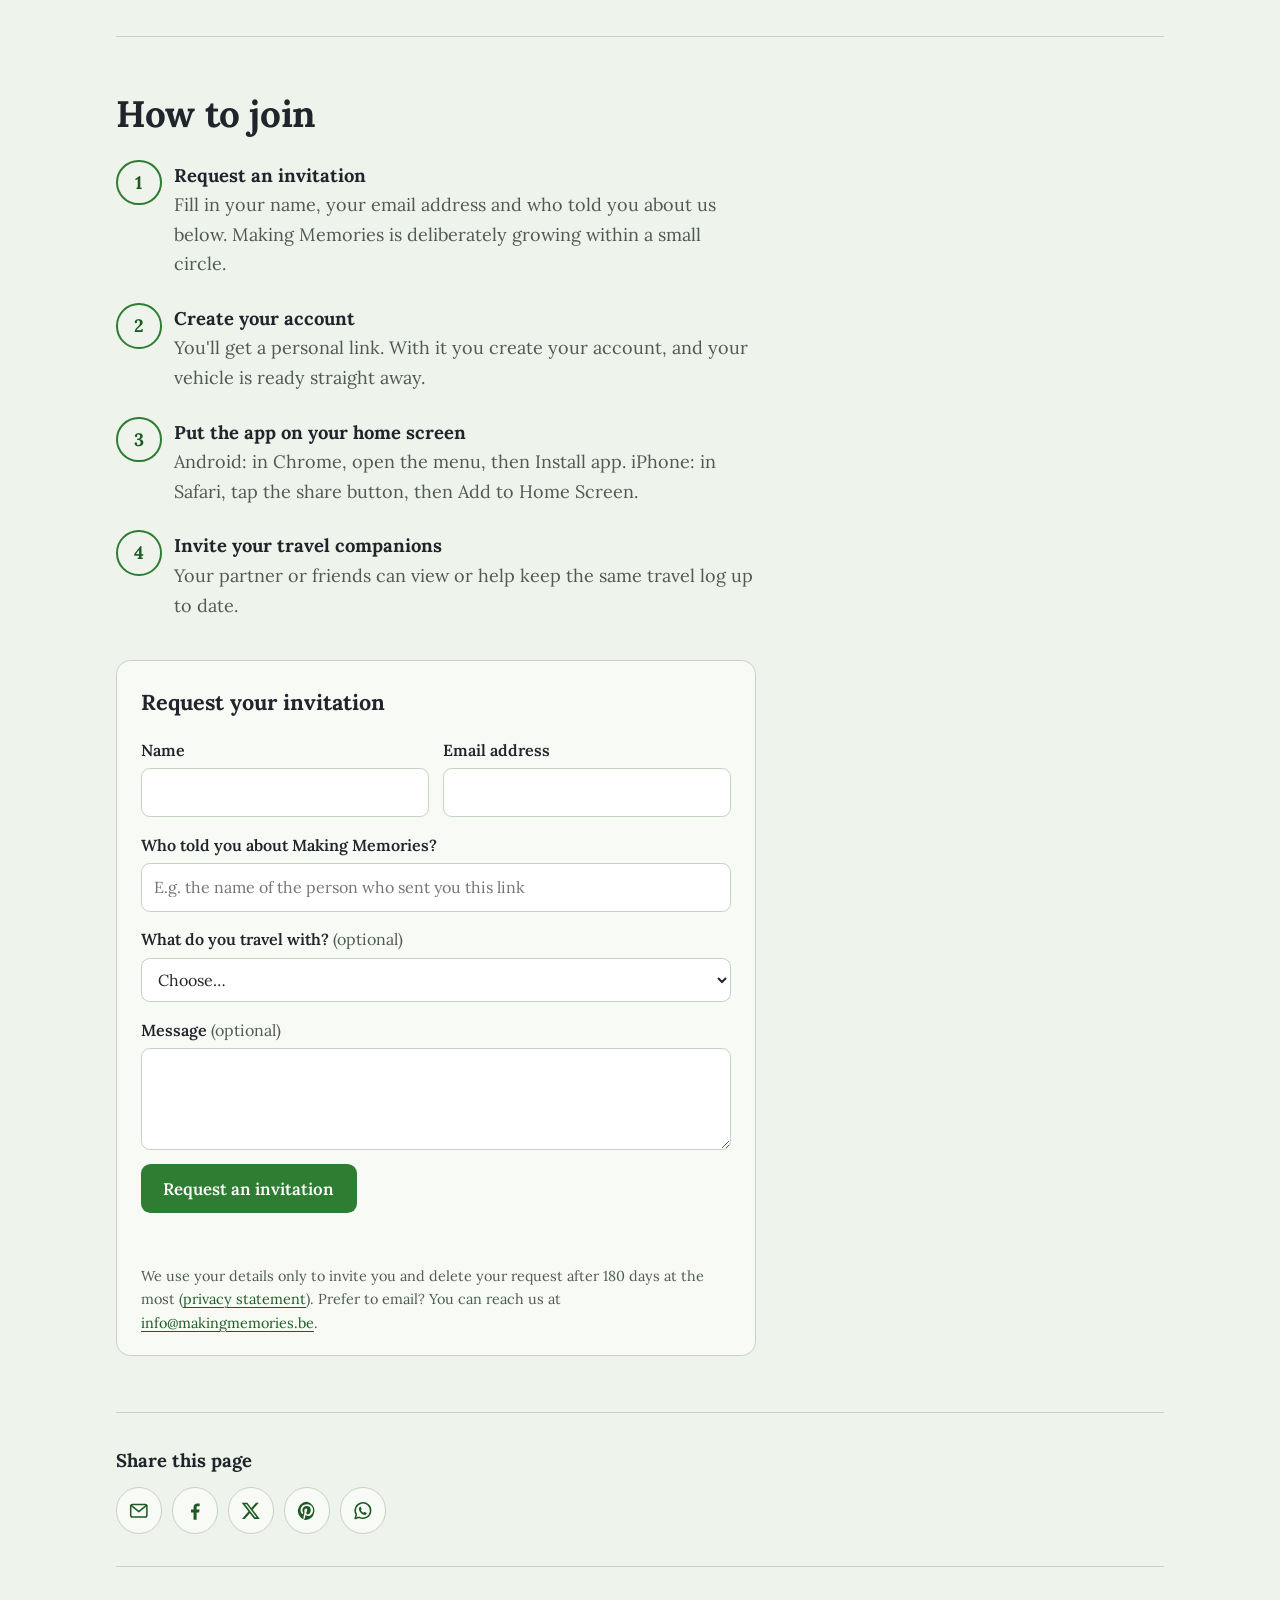
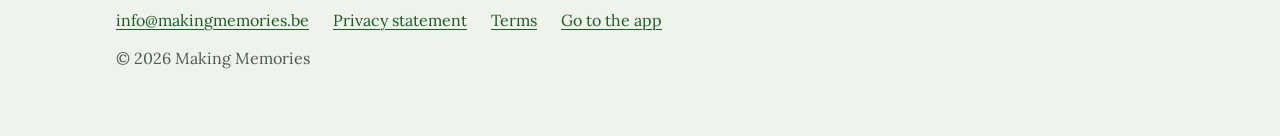
==== commit 4b5a9f04: "Foto's: drukkwaliteit voor een eigen fotoalbum i.p.v. 'klein opgeslagen' (NL en EN) Co-Authored-By: " ====
--- a/en/index.html
+++ b/en/index.html
@@ -102,7 +102,7 @@
         <div><dt>Odometer</dt><dd>At departure and at every arrival. The app suggests the last reading, and you adjust it.</dd></div>
         <div><dt>Costs and fill-ups</dt><dd>Fuel, overnight stays and other spending, totalled for each trip.</dd></div>
         <div><dt>Maintenance</dt><dd>When your vehicle was serviced and what was done.</dd></div>
-        <div><dt>Photos</dt><dd>One set per stop, stored at a small size. The originals stay on your own phone.</dd></div>
+        <div><dt>Photos</dt><dd>Kept per stop, also in print quality, so you can have a photo album or travel book made from them.</dd></div>
         <div><dt>Trip report</dt><dd>Every finished trip as a PDF with photos, or as an Excel file.</dd></div>
       </dl>
     </section>
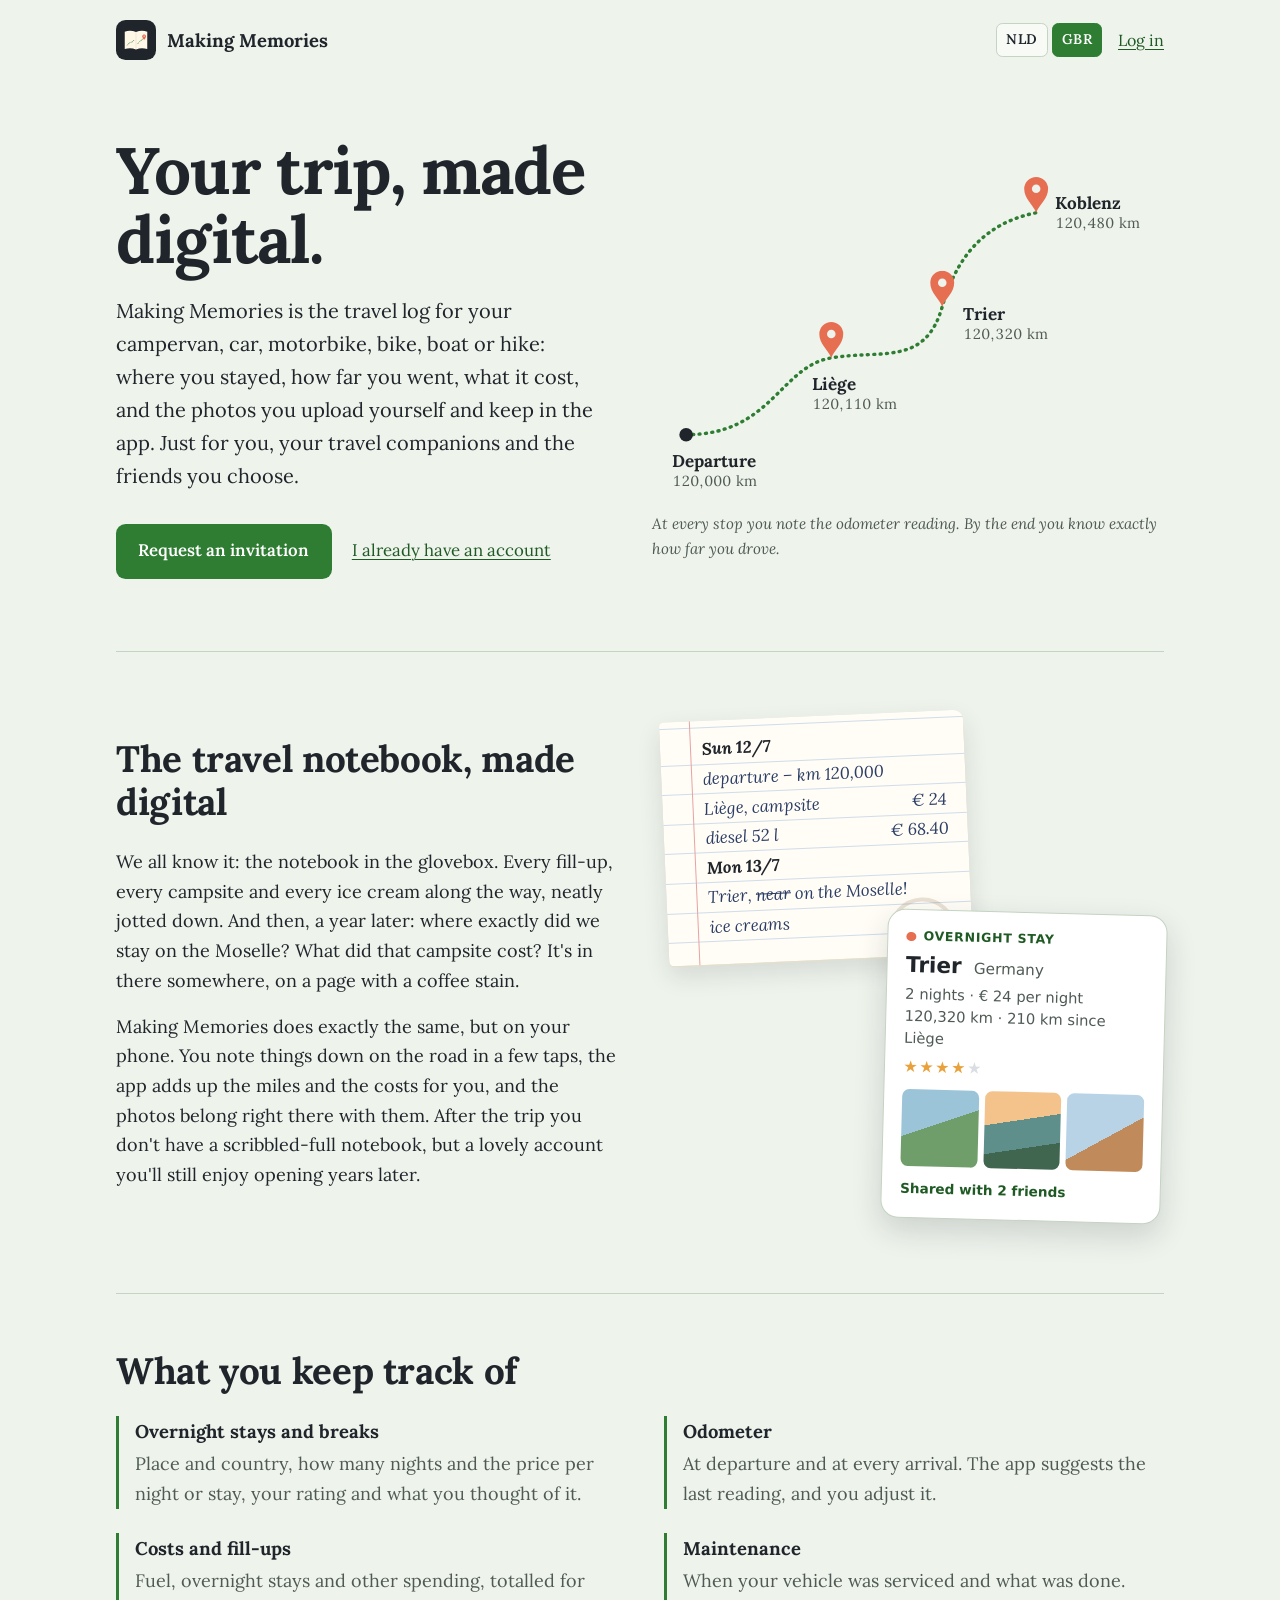
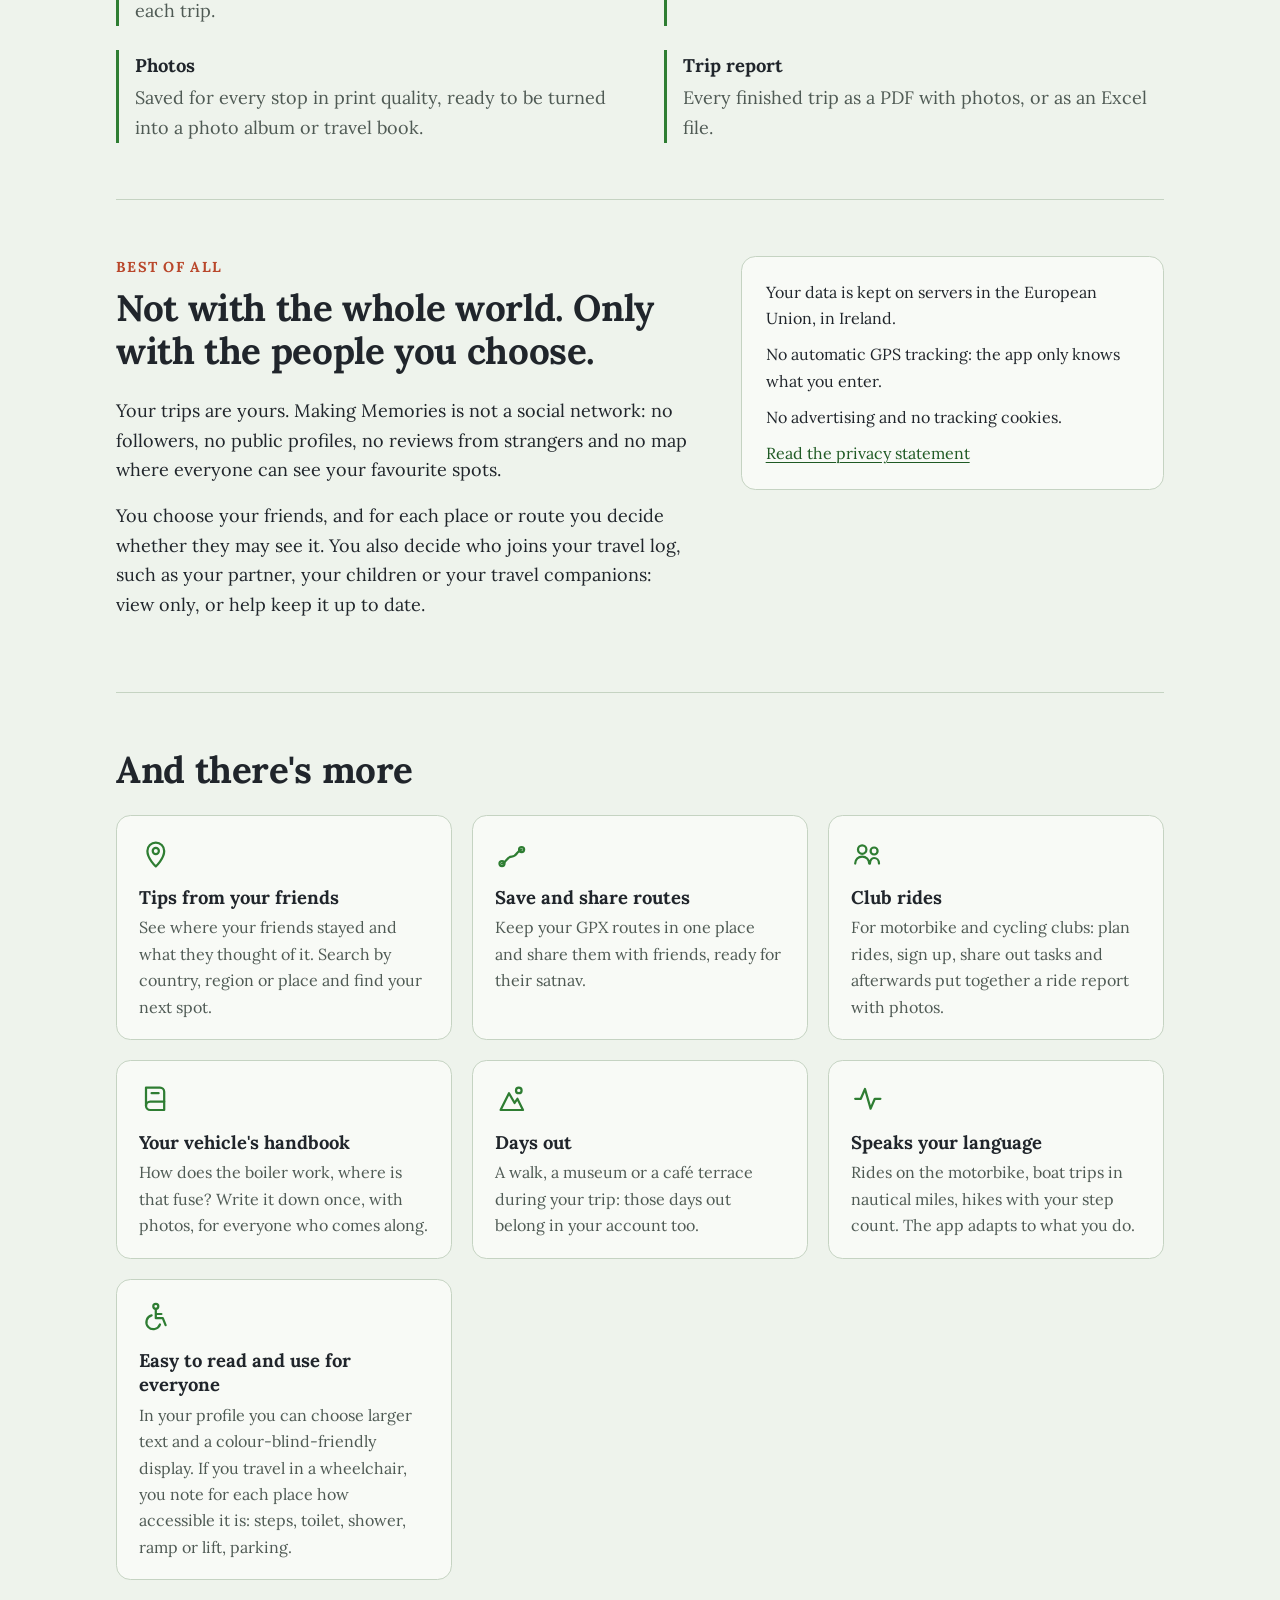
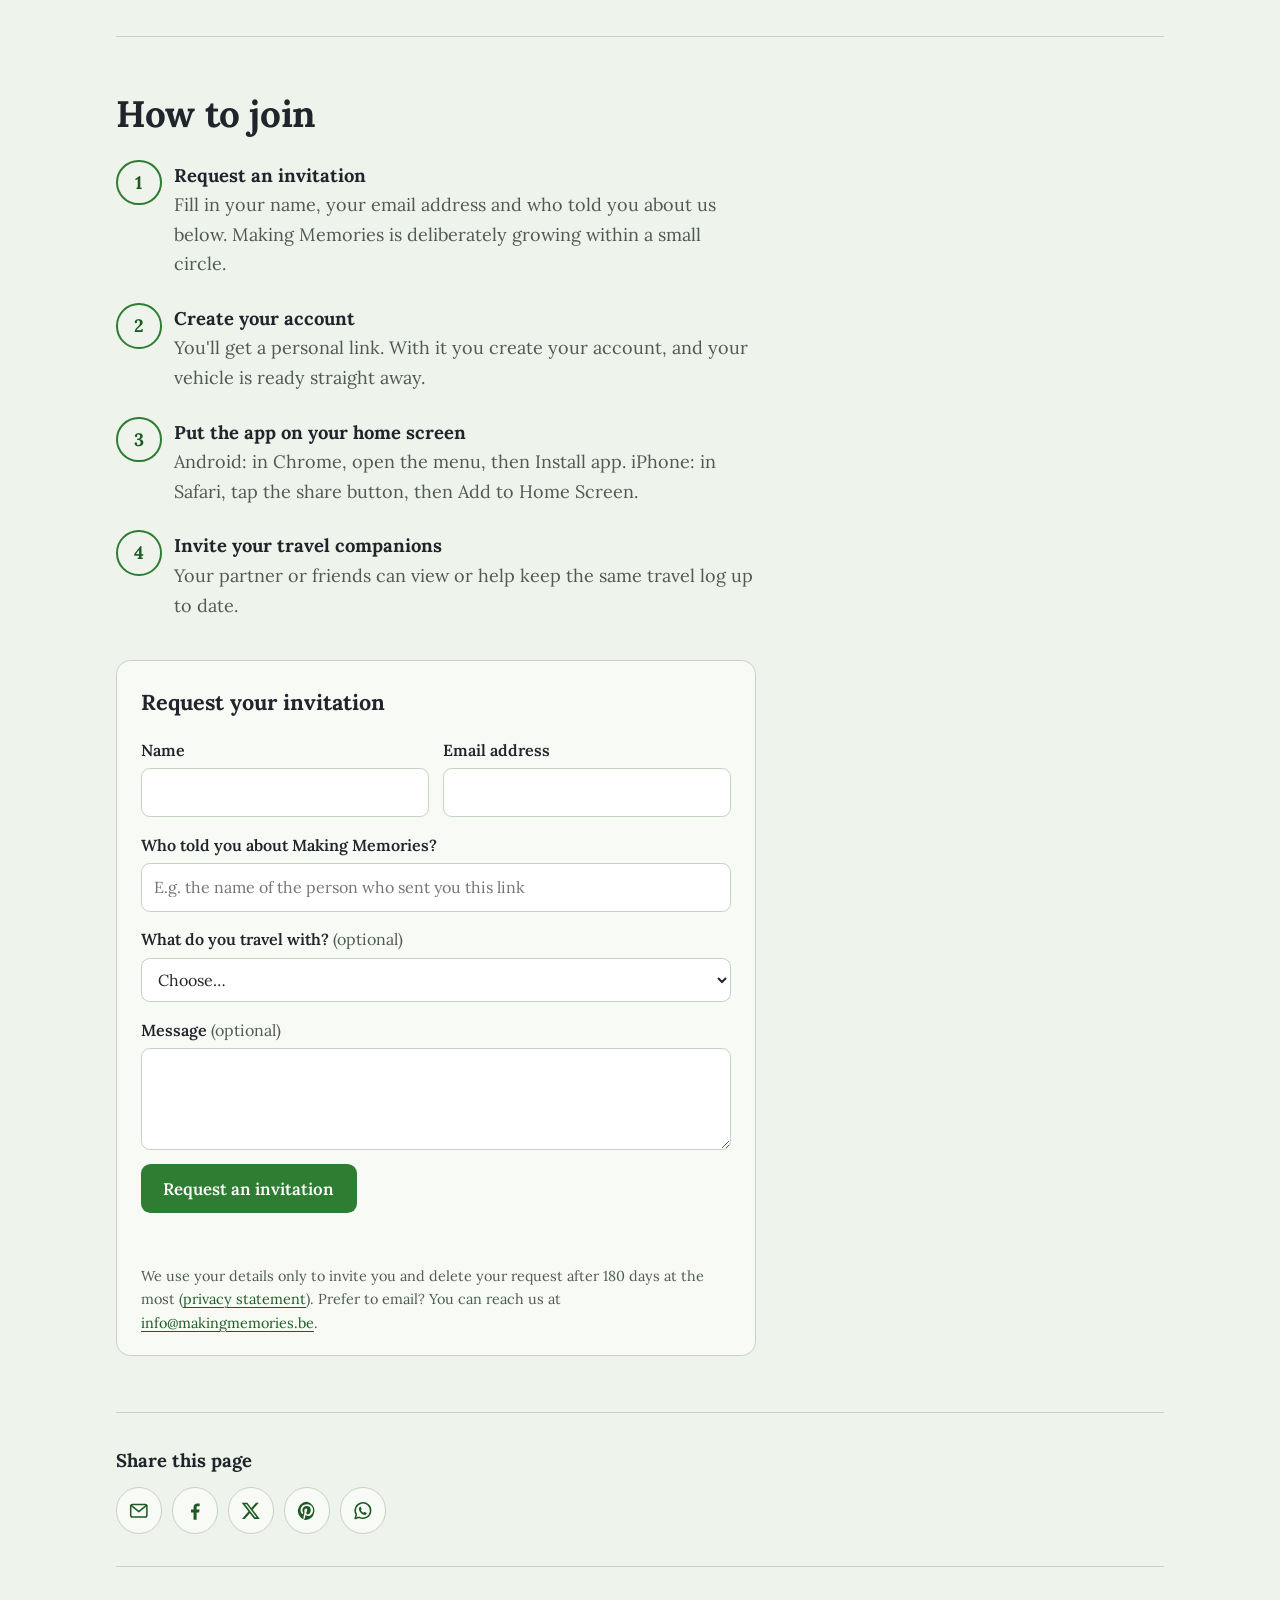
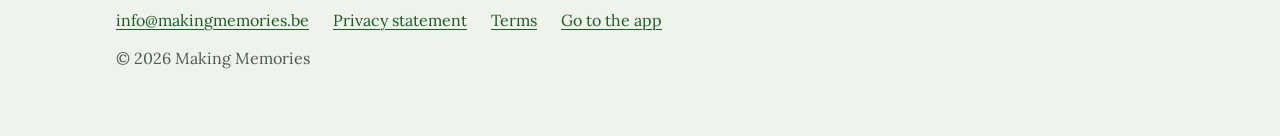
==== commit b3bc560c: "Engelse fototekst volgens Marcel Co-Authored-By: Claude Opus 5.5 <noreply@anthropic.com>" ====
--- a/en/index.html
+++ b/en/index.html
@@ -102,7 +102,7 @@
         <div><dt>Odometer</dt><dd>At departure and at every arrival. The app suggests the last reading, and you adjust it.</dd></div>
         <div><dt>Costs and fill-ups</dt><dd>Fuel, overnight stays and other spending, totalled for each trip.</dd></div>
         <div><dt>Maintenance</dt><dd>When your vehicle was serviced and what was done.</dd></div>
-        <div><dt>Photos</dt><dd>Kept per stop, also in print quality, so you can have a photo album or travel book made from them.</dd></div>
+        <div><dt>Photos</dt><dd>Saved for every stop in print quality, ready to be turned into a photo album or travel book.</dd></div>
         <div><dt>Trip report</dt><dd>Every finished trip as a PDF with photos, or as an Excel file.</dd></div>
       </dl>
     </section>
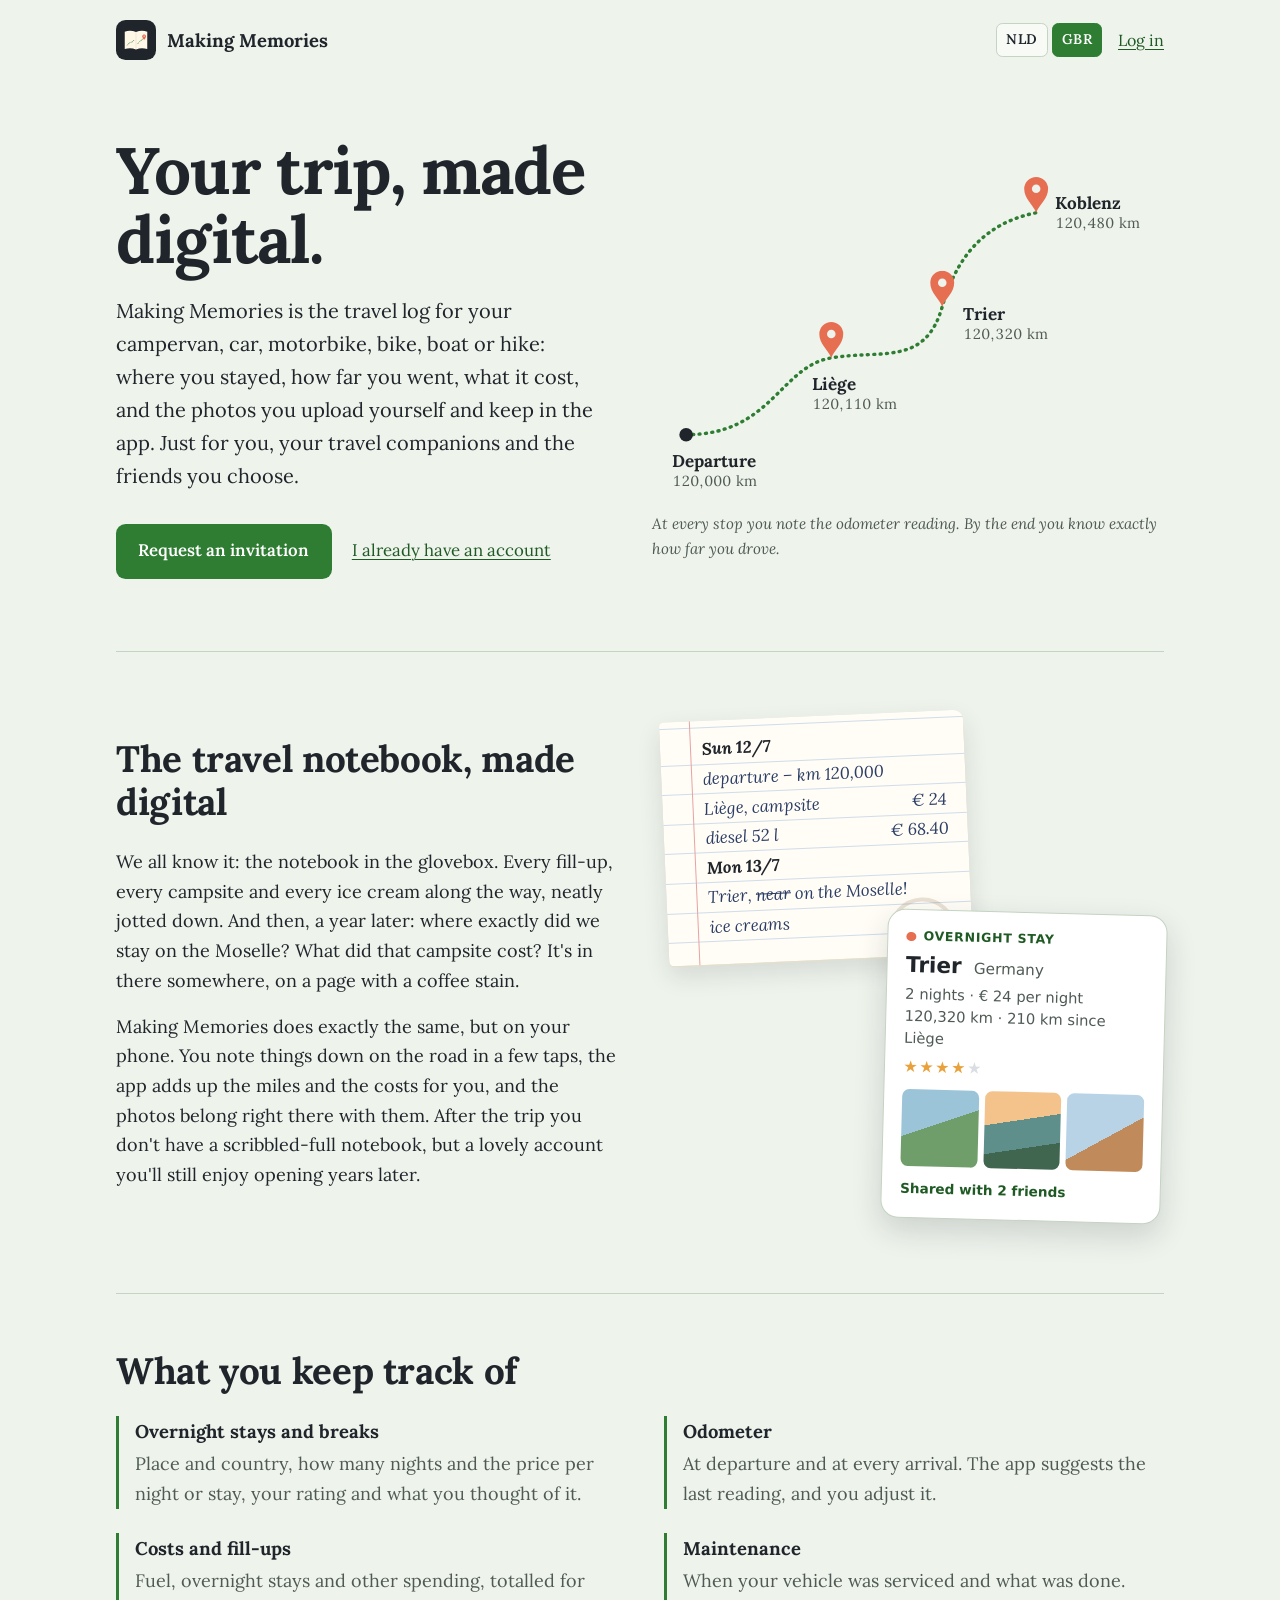
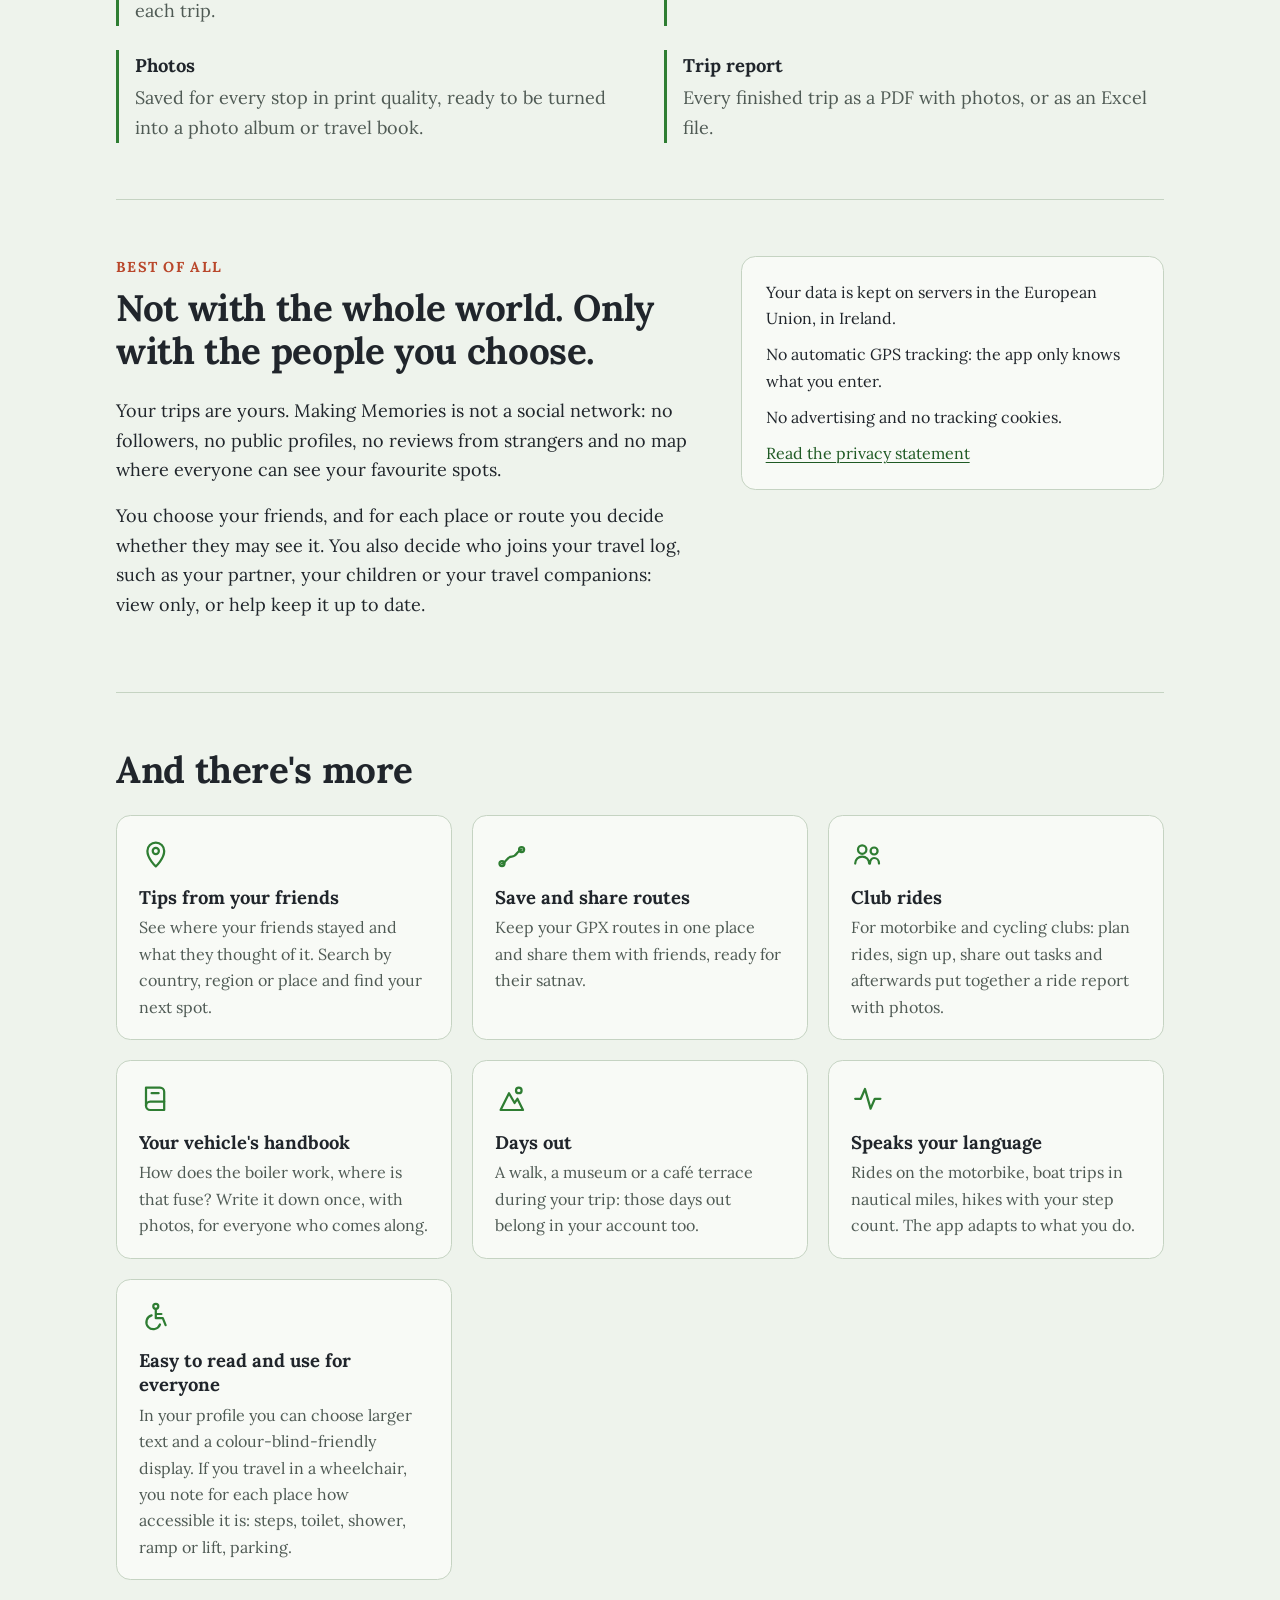
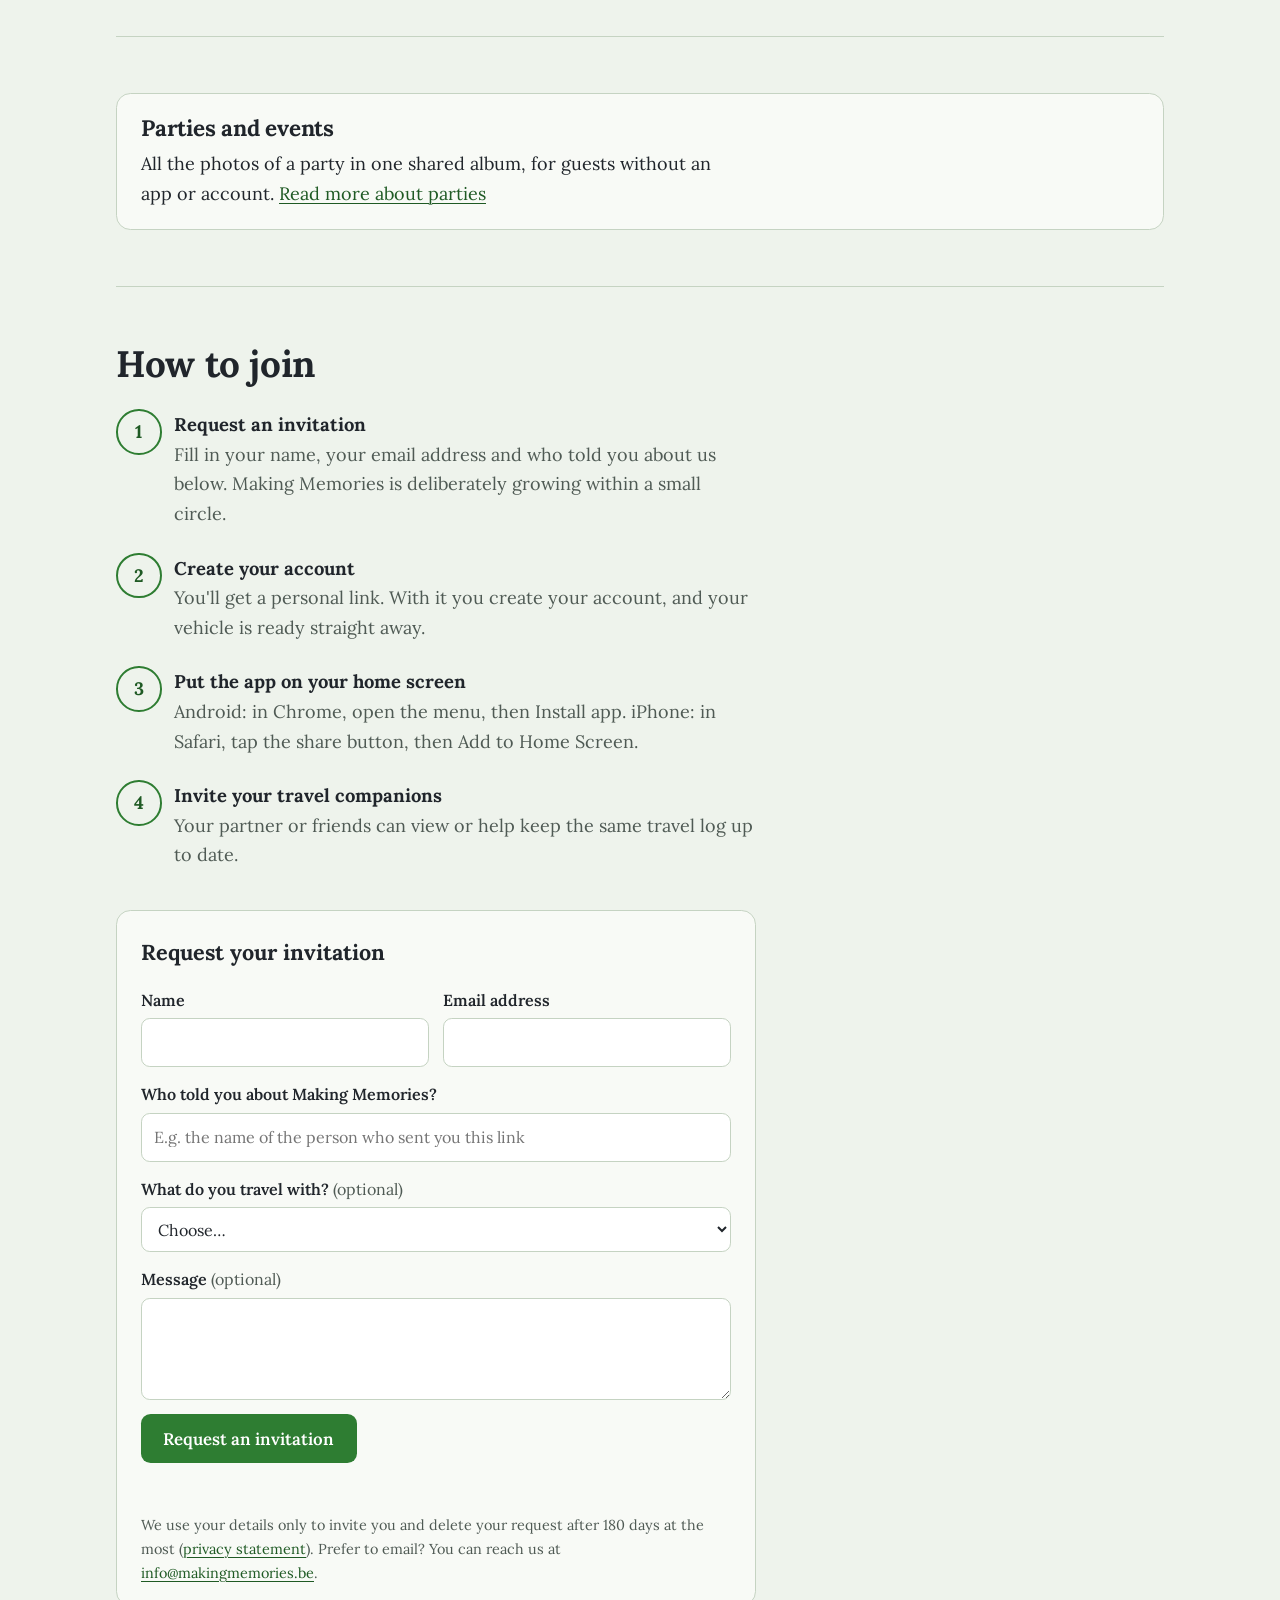
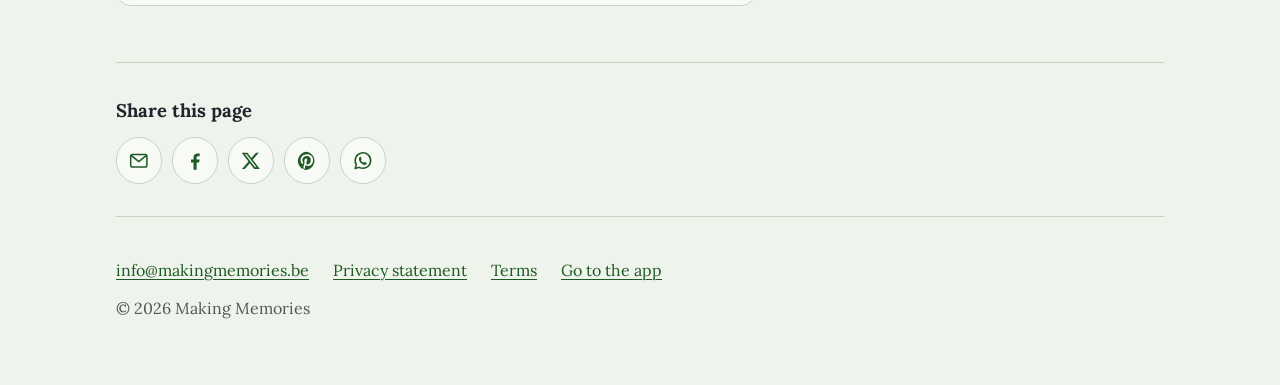
==== commit 4f7fbf75: "Feestenpagina (NL en EN) en link vanaf de startpagina Co-Authored-By: Claude Sonnet 5.5 <noreply@ant" ====
--- a/en/index.html
+++ b/en/index.html
@@ -163,6 +163,13 @@
           <p>In your profile you can choose larger text and a colour-blind-friendly display. If you travel in a wheelchair, you note for each place how accessible it is: steps, toilet, shower, ramp or lift, parking.</p>
         </li>
       </ul>
+    </section>
+
+    <section aria-labelledby="feesten">
+      <div class="promo-link" style="margin-top:0">
+        <h2 id="feesten" style="font-size:1.4rem;margin-bottom:.5rem">Parties and events</h2>
+        <p>All the photos of a party in one shared album, for guests without an app or account. <a href="feesten.html">Read more about parties</a></p>
+      </div>
     </section>
 
     <section aria-labelledby="erbij">
--- a/style.css
+++ b/style.css
@@ -225,3 +225,10 @@
 .lang a{color:var(--ink);background:var(--sheet)}
 .lang a:hover{border-color:var(--forest)}
 .lang span{background:var(--forest);border-color:var(--forest);color:#fff}
+
+/* Feestenpagina */
+.intro{padding:2.5rem 0 3.5rem}
+.intro .lead{margin-bottom:1.5rem}
+.promo-link{background:var(--sheet);border:1px solid var(--line);border-radius:.9rem;padding:1.3rem 1.5rem;margin-top:1.5rem}
+.promo-link h3{font-size:1.15rem;margin:0 0 .3rem}
+.promo-link p{margin:0}
